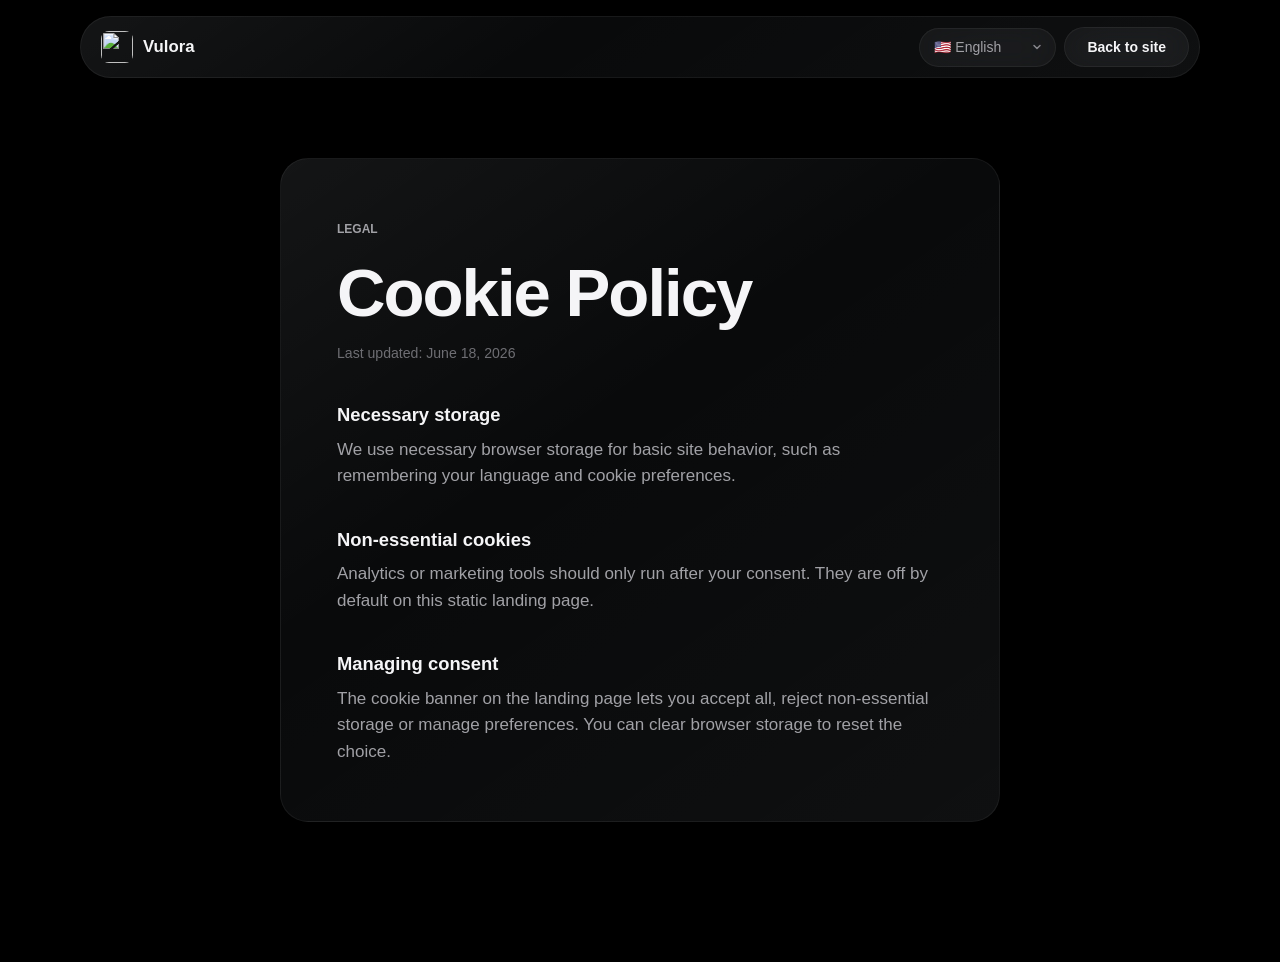
==== cookies.html @ 68557923 "Add Vulora landing page. Initial commit with static HTML/CSS/JS site, assets, and legal pages.  Co-a" ====
<!doctype html>
<html lang="en">
  <head>
    <meta charset="utf-8">
    <meta name="viewport" content="width=device-width, initial-scale=1">
    <title data-i18n-meta="meta.cookiesTitle">Cookie Policy — Vulora</title>
    <meta name="description" content="Vulora cookie policy." data-i18n-meta="meta.cookiesDescription">
    <link rel="icon" href="assets/favicon.png">
    <link rel="stylesheet" href="css/styles.css">
  </head>
  <body data-page="cookies">
    <header class="site-header legal-header">
      <a class="brand" href="index.html"><img src="assets/logo.png" alt="" width="32" height="32"><span>Vulora</span></a>
      <div class="header-actions">
        <select class="language-select" data-language-select aria-label="Language selector"><option value="pt-BR">🇧🇷 Português</option><option value="en">🇺🇸 English</option></select>
        <a class="button button-ghost" href="index.html" data-i18n="legal.back">Back to site</a>
      </div>
    </header>
    <main class="legal-page">
      <article class="legal-doc glass-card reveal">
        <p class="eyebrow" data-i18n="cookiesPage.eyebrow">Legal</p>
        <h1 data-i18n="cookiesPage.title">Cookie Policy</h1>
        <p class="legal-updated" data-i18n="cookiesPage.updated">Last updated: June 18, 2026</p>
        <h2 data-i18n="cookiesPage.sections.necessary.title">Necessary storage</h2>
        <p data-i18n="cookiesPage.sections.necessary.text">We use necessary browser storage for basic site behavior, such as remembering your language and cookie preferences.</p>
        <h2 data-i18n="cookiesPage.sections.optional.title">Non-essential cookies</h2>
        <p data-i18n="cookiesPage.sections.optional.text">Analytics or marketing tools should only run after your consent. They are off by default on this static landing page.</p>
        <h2 data-i18n="cookiesPage.sections.manage.title">Managing consent</h2>
        <p data-i18n="cookiesPage.sections.manage.text">The cookie banner on the landing page lets you accept all, reject non-essential storage or manage preferences. You can clear browser storage to reset the choice.</p>
      </article>
    </main>
    <script src="js/main.js"></script>
  </body>
</html>
---- css/styles.css ----
:root {
  color-scheme: dark;
  --bg: #000000;
  --bg-soft: #070708;
  --bg-elevated: #0e0e10;
  --text: #f5f5f7;
  --text-secondary: #a1a1a6;
  --muted: #86868b;
  --muted-2: #6e6e73;
  --line: rgba(255, 255, 255, 0.05);
  --line-strong: rgba(255, 255, 255, 0.09);
  --glass: rgba(255, 255, 255, 0.04);
  --glass-strong: rgba(255, 255, 255, 0.07);
  --glass-edge: rgba(255, 255, 255, 0.12);
  --border-hairline: 0.5px solid rgba(255, 255, 255, 0.06);
  --border-subtle: 0.5px solid rgba(255, 255, 255, 0.08);
  --mockup-ratio: 448 / 916;
  --mockup-inset-x: 4.6%;
  --mockup-inset-top: 2%;
  --mockup-inset-bottom: 2%;
  --mockup-screen-radius: 8.2%;
  --header-float-top: 20px;
  --header-float-height: 56px;
  --green: #7dffb2;
  --cyan: #56f0ff;
  --blue: #5b8cff;
  --violet: #b274ff;
  --accent-gradient: linear-gradient(135deg, #7dffb2, #56f0ff 50%, #b274ff);
  --glass-surface: linear-gradient(145deg, rgba(255, 255, 255, 0.06) 0%, rgba(255, 255, 255, 0.015) 42%, rgba(255, 255, 255, 0.04) 100%);
  --glass-fill: rgba(10, 11, 13, 0.55);
  --shadow: 0 2px 60px rgba(0, 0, 0, 0.5);
  --shadow-elevated: 0 4px 80px rgba(0, 0, 0, 0.6);
  --radius-sm: 12px;
  --radius: 20px;
  --radius-lg: 28px;
  --radius-full: 9999px;
  --font: Inter, -apple-system, BlinkMacSystemFont, "SF Pro Display", "SF Pro Text", "Helvetica Neue", sans-serif;
  --transition: 400ms cubic-bezier(0.25, 0.1, 0.25, 1);
  --transition-fast: 200ms cubic-bezier(0.25, 0.1, 0.25, 1);
}

* { box-sizing: border-box; }

html {
  scroll-behavior: smooth;
  background: var(--bg);
  -webkit-font-smoothing: antialiased;
  -moz-osx-font-smoothing: grayscale;
  text-rendering: optimizeLegibility;
}

body {
  margin: 0;
  min-height: 100vh;
  background: var(--bg);
  color: var(--text);
  font-family: var(--font);
  font-size: 17px;
  line-height: 1.5;
  letter-spacing: 0;
}

body::selection {
  background: rgba(86, 240, 255, 0.2);
}

a {
  color: inherit;
  text-decoration: none;
}

img, video, canvas, svg {
  display: block;
  max-width: 100%;
}

button, input, select {
  font: inherit;
}

.site-shell {
  position: relative;
  background: var(--bg);
}

.site-shell::before {
  content: "";
  position: fixed;
  inset: 0;
  z-index: 0;
  pointer-events: none;
  opacity: 0.18;
  background-image: url("data:image/svg+xml,%3Csvg viewBox='0 0 256 256' xmlns='http://www.w3.org/2000/svg'%3E%3Cfilter id='n'%3E%3CfeTurbulence type='fractalNoise' baseFrequency='0.9' numOctaves='3' stitchTiles='stitch'/%3E%3C/filter%3E%3Crect width='100%25' height='100%25' filter='url(%23n)' opacity='0.45'/%3E%3C/svg%3E");
  mix-blend-mode: soft-light;
}

.site-shell > main,
.site-shell > footer,
.site-shell > aside {
  position: relative;
  z-index: 1;
}

.container {
  width: min(1120px, calc(100% - 48px));
  margin: 0 auto;
}

.narrow {
  max-width: 720px;
}

.center {
  text-align: center;
}

.site-header {
  display: flex;
  align-items: center;
  justify-content: space-between;
  gap: 16px;
  padding: 10px 10px 10px 20px;
  border: var(--border-hairline);
  border-radius: var(--radius-full);
  background:
    var(--glass-surface),
    var(--glass-fill);
  backdrop-filter: blur(32px) saturate(160%);
  -webkit-backdrop-filter: blur(32px) saturate(160%);
  box-shadow: 0 12px 40px rgba(0, 0, 0, 0.28);
  transition: background var(--transition), border-color var(--transition), box-shadow var(--transition);
}

.site-header--float {
  position: fixed;
  top: var(--header-float-top);
  left: 50%;
  z-index: 100;
  width: min(1120px, calc(100% - 40px));
  margin: 0;
  padding: 12px 12px 12px 22px;
  transform: translateX(-50%);
  background:
    linear-gradient(145deg, rgba(255, 255, 255, 0.09) 0%, rgba(255, 255, 255, 0.02) 48%, rgba(255, 255, 255, 0.06) 100%),
    rgba(8, 9, 11, 0.28);
  backdrop-filter: blur(48px) saturate(190%);
  -webkit-backdrop-filter: blur(48px) saturate(190%);
  border-color: rgba(255, 255, 255, 0.07);
  box-shadow:
    0 10px 40px rgba(0, 0, 0, 0.22),
    inset 0 1px 0 rgba(255, 255, 255, 0.06);
  isolation: isolate;
}

.site-header--float.scrolled {
  background:
    linear-gradient(145deg, rgba(255, 255, 255, 0.1) 0%, rgba(255, 255, 255, 0.03) 48%, rgba(255, 255, 255, 0.07) 100%),
    rgba(6, 7, 9, 0.42);
  border-color: rgba(255, 255, 255, 0.09);
  box-shadow:
    0 14px 48px rgba(0, 0, 0, 0.32),
    inset 0 1px 0 rgba(255, 255, 255, 0.07);
}

.legal-header {
  position: relative;
  z-index: 50;
  width: min(1120px, calc(100% - 32px));
  margin: 16px auto 0;
}

.brand {
  display: inline-flex;
  align-items: center;
  gap: 10px;
  min-width: max-content;
  font-weight: 700;
  font-size: 1.05rem;
  letter-spacing: 0;
}

.brand img {
  width: 32px;
  height: 32px;
  border-radius: 8px;
  object-fit: cover;
}

.nav-links {
  display: flex;
  align-items: center;
  gap: 2px;
  color: var(--muted);
  font-size: 0.875rem;
  font-weight: 500;
  letter-spacing: 0;
}

.nav-links a {
  border-radius: var(--radius-full);
  padding: 8px 14px;
  transition: color var(--transition-fast), background var(--transition-fast);
}

.nav-links a:hover,
.nav-links a:focus-visible {
  color: var(--text);
  background: rgba(255, 255, 255, 0.06);
}

.header-actions {
  display: flex;
  align-items: center;
  gap: 8px;
}

.language-select {
  max-width: 148px;
  appearance: none;
  -webkit-appearance: none;
  color: var(--text-secondary);
  border: var(--border-hairline);
  border-radius: var(--radius-full);
  padding: 8px 36px 8px 14px;
  font-size: 0.875rem;
  background: rgba(255, 255, 255, 0.04) url("data:image/svg+xml,%3Csvg xmlns='http://www.w3.org/2000/svg' width='12' height='12' viewBox='0 0 12 12'%3E%3Cpath d='M3 4.5L6 7.5L9 4.5' fill='none' stroke='%2386868b' stroke-width='1.5' stroke-linecap='round' stroke-linejoin='round'/%3E%3C/svg%3E") no-repeat right 12px center;
  backdrop-filter: blur(20px) saturate(160%);
  cursor: pointer;
  transition: border-color var(--transition-fast);
}

.language-select:hover {
  border-color: var(--line-strong);
}

.button {
  display: inline-flex;
  align-items: center;
  justify-content: center;
  min-height: 40px;
  border: 0.5px solid transparent;
  border-radius: var(--radius-full);
  padding: 0 22px;
  font-size: 0.875rem;
  font-weight: 600;
  letter-spacing: 0;
  cursor: pointer;
  transition: transform var(--transition-fast), border-color var(--transition-fast), background var(--transition-fast), box-shadow var(--transition);
}

.button:hover,
.button:focus-visible {
  transform: translateY(-0.5px);
}

.button-primary {
  color: #000000;
  background: var(--accent-gradient);
  box-shadow: 0 8px 28px rgba(86, 240, 255, 0.12);
  font-weight: 600;
}

.button-primary:hover {
  box-shadow: 0 10px 32px rgba(86, 240, 255, 0.18);
}

.button-secondary,
.button-ghost {
  background: rgba(255, 255, 255, 0.04);
  border: var(--border-hairline);
  color: var(--text);
  backdrop-filter: blur(18px) saturate(160%);
  -webkit-backdrop-filter: blur(18px) saturate(160%);
}

.button-secondary:hover,
.button-ghost:hover {
  border-color: rgba(255, 255, 255, 0.1);
  background: rgba(255, 255, 255, 0.06);
}

.hero {
  position: relative;
  min-height: 100svh;
  display: grid;
  align-items: center;
  isolation: isolate;
  padding: calc(var(--header-float-top) + var(--header-float-height) + 48px) 0 78px;
  overflow: hidden;
}

.hero-bg {
  position: absolute;
  inset: 0;
  z-index: -2;
  overflow: hidden;
  background:
    radial-gradient(ellipse 80% 55% at 50% -8%, rgba(255, 255, 255, 0.035), transparent 58%),
    linear-gradient(180deg, #020203 0%, #050608 100%);
}

.hero-three,
.hero-material {
  position: absolute;
  inset: 0;
  width: 100%;
  height: 100%;
}

.hero-three {
  opacity: 0.72;
}

.hero-material {
  pointer-events: none;
  background:
    linear-gradient(180deg, rgba(0, 0, 0, 0.12), transparent 32%, rgba(0, 0, 0, 0.72) 100%);
}

.hero-glow {
  position: absolute;
  inset: 0;
  z-index: -1;
  background:
    linear-gradient(180deg, rgba(0, 0, 0, 0.02) 0%, transparent 26%),
    linear-gradient(0deg, var(--bg) 0%, transparent 18%);
}

.hero-grid {
  display: grid;
  grid-template-columns: minmax(0, 1fr) minmax(0, 360px);
  align-items: center;
  gap: 72px;
}

.badge,
.eyebrow {
  display: inline-block;
  color: var(--green);
  font-size: 0.75rem;
  font-weight: 600;
  letter-spacing: 0.14em;
  text-transform: uppercase;
  margin-bottom: 16px;
}

h1, h2, h3, p {
  margin: 0;
}

h1 {
  max-width: 640px;
  font-size: clamp(3rem, 7vw, 5.4rem);
  line-height: 1.02;
  font-weight: 800;
  letter-spacing: -0.03em;
}

h2 {
  margin-top: 8px;
  font-size: clamp(2rem, 4vw, 3.4rem);
  line-height: 1.08;
  font-weight: 800;
  letter-spacing: -0.025em;
}

h3 {
  font-size: 1.1rem;
  line-height: 1.24;
  font-weight: 600;
  letter-spacing: 0;
}

.hero-subtitle {
  max-width: 520px;
  margin-top: 20px;
  color: var(--text-secondary);
  font-size: clamp(1rem, 1.4vw, 1.15rem);
  line-height: 1.55;
  letter-spacing: 0;
}

.section-copy {
  margin-top: 20px;
  color: var(--text-secondary);
  font-size: 1.05rem;
  line-height: 1.6;
  letter-spacing: 0;
}

.cta-row {
  display: flex;
  flex-wrap: wrap;
  gap: 12px;
  margin-top: 30px;
}

.phone-stage {
  position: relative;
  display: flex;
  justify-content: center;
  align-items: center;
}

.device-mockup {
  position: relative;
  width: min(300px, 72vw);
  aspect-ratio: var(--mockup-ratio);
  isolation: isolate;
  filter: drop-shadow(0 36px 72px rgba(0, 0, 0, 0.48));
}

.device-mockup__screen {
  position: absolute;
  top: var(--mockup-inset-top);
  right: var(--mockup-inset-x);
  bottom: var(--mockup-inset-bottom);
  left: var(--mockup-inset-x);
  z-index: 1;
  border-radius: var(--mockup-screen-radius);
  overflow: hidden;
  background: #000;
}

.device-mockup__app {
  display: block;
  width: 100%;
  height: 100%;
  object-fit: cover;
  object-position: top center;
}

.device-mockup__frame {
  position: relative;
  z-index: 2;
  width: 100%;
  height: 100%;
  object-fit: contain;
  pointer-events: none;
  user-select: none;
  mix-blend-mode: lighten;
}

.section {
  padding: 140px 0;
}

.card-grid {
  display: grid;
  gap: 16px;
  margin-top: 56px;
}

.three {
  grid-template-columns: repeat(3, 1fr);
}

.glass-card,
.mini-card,
details,
.cookie-banner {
  border: var(--border-hairline);
  background:
    var(--glass-surface),
    var(--glass-fill);
  backdrop-filter: blur(32px) saturate(160%);
  -webkit-backdrop-filter: blur(32px) saturate(160%);
  box-shadow: 0 16px 48px rgba(0, 0, 0, 0.18);
}

.glass-card {
  min-height: 260px;
  padding: 36px;
  border-radius: var(--radius-lg);
  transition: transform 600ms cubic-bezier(0.25, 0.1, 0.25, 1), border-color var(--transition), background var(--transition);
}

.glass-card:hover {
  transform: translateY(-3px);
  border-color: rgba(255, 255, 255, 0.09);
  background:
    linear-gradient(145deg, rgba(255, 255, 255, 0.08) 0%, rgba(255, 255, 255, 0.02) 40%, rgba(255, 255, 255, 0.05) 100%),
    rgba(12, 14, 16, 0.62);
}

.showcase-section {
  position: relative;
  background: linear-gradient(180deg, rgba(255, 255, 255, 0.008), transparent);
}

.showcase-wrap {
  margin-top: 56px;
}

.showcase-viewport {
  position: relative;
  overflow: hidden;
  border-radius: var(--radius-lg);
  outline: none;
}

.showcase-viewport:focus-visible {
  box-shadow: 0 0 0 3px rgba(86, 240, 255, 0.2);
}

.showcase-track {
  display: flex;
  transition: transform 700ms cubic-bezier(0.25, 0.1, 0.25, 1);
  will-change: transform;
}

.showcase-slide {
  flex: 0 0 100%;
  display: grid;
  justify-items: center;
  gap: 20px;
  padding: 8px 0 4px;
  opacity: 0.45;
  transform: scale(0.94);
  transition: opacity 700ms cubic-bezier(0.25, 0.1, 0.25, 1), transform 700ms cubic-bezier(0.25, 0.1, 0.25, 1);
}

.showcase-slide.is-active {
  opacity: 1;
  transform: scale(1);
}

.showcase-slide .device-mockup {
  width: min(260px, 58vw);
}

.showcase-caption {
  max-width: 320px;
  color: var(--text-secondary);
  font-size: 0.95rem;
  line-height: 1.5;
  text-align: center;
}

.showcase-controls {
  display: flex;
  align-items: center;
  justify-content: center;
  gap: 16px;
  margin-top: 28px;
}

.showcase-nav {
  display: grid;
  place-items: center;
  width: 44px;
  height: 44px;
  border: var(--border-hairline);
  border-radius: var(--radius-full);
  background: rgba(255, 255, 255, 0.03);
  color: var(--text-secondary);
  cursor: pointer;
  backdrop-filter: blur(20px);
  transition: border-color var(--transition-fast), color var(--transition-fast), background var(--transition-fast);
}

.showcase-nav:hover:not(:disabled),
.showcase-nav:focus-visible:not(:disabled) {
  border-color: rgba(86, 240, 255, 0.35);
  color: var(--text);
  background: rgba(86, 240, 255, 0.08);
}

.showcase-nav:disabled {
  opacity: 0.28;
  cursor: not-allowed;
}

.showcase-nav svg {
  width: 18px;
  height: 18px;
  fill: none;
  stroke: currentColor;
  stroke-width: 1.8;
  stroke-linecap: round;
  stroke-linejoin: round;
}

.showcase-dots {
  display: flex;
  align-items: center;
  gap: 8px;
}

.showcase-dot {
  width: 8px;
  height: 8px;
  padding: 0;
  border: 0;
  border-radius: var(--radius-full);
  background: rgba(255, 255, 255, 0.18);
  cursor: pointer;
  transition: width var(--transition), background var(--transition);
}

.showcase-dot.is-active {
  width: 24px;
  background: var(--accent-gradient);
}

.showcase-dot:focus-visible {
  outline: 2px solid rgba(86, 240, 255, 0.5);
  outline-offset: 2px;
}

.glass-card p,
.mini-card p,
.legal-doc p,
details p,
.site-footer p {
  color: var(--text-secondary);
  line-height: 1.55;
  letter-spacing: 0;
}

.card-icon {
  display: inline-flex;
  align-items: center;
  justify-content: center;
  width: 48px;
  height: 48px;
  margin-bottom: 20px;
  border: var(--border-hairline);
  border-radius: 14px;
  background: rgba(255, 255, 255, 0.02);
  transition: background var(--transition), border-color var(--transition);
}

.card-icon svg {
  width: 22px;
  height: 22px;
  color: var(--text-secondary);
  fill: none;
  stroke: currentColor;
  stroke-width: 1.5;
  stroke-linecap: round;
  stroke-linejoin: round;
}

.glass-card:hover .card-icon {
  border-color: rgba(86, 240, 255, 0.2);
  background: rgba(86, 240, 255, 0.06);
}

.glass-card:hover .card-icon svg {
  color: var(--cyan);
}

.card-icon.ask svg { color: var(--green); }
.glass-card:hover .card-icon.ask svg { color: var(--green); }
.card-icon.spend svg { color: var(--cyan); }
.glass-card:hover .card-icon.spend svg { color: var(--cyan); }
.card-icon.lock svg { color: var(--violet); }
.glass-card:hover .card-icon.lock svg { color: var(--violet); }

.privacy-band {
  background: linear-gradient(180deg, rgba(255, 255, 255, 0.006), transparent);
}

.split {
  display: grid;
  grid-template-columns: minmax(0, 0.9fr) minmax(0, 1.1fr);
  gap: 64px;
  align-items: start;
}

.privacy-list {
  display: grid;
  gap: 12px;
}

.mini-card {
  display: grid;
  grid-template-columns: 44px 1fr;
  gap: 16px;
  padding: 22px;
  border-radius: var(--radius);
  transition: background var(--transition), border-color var(--transition);
}

.mini-card:hover {
  background: rgba(255, 255, 255, 0.05);
  border-color: var(--line-strong);
}

.mini-card svg {
  width: 32px;
  height: 32px;
  color: var(--text-secondary);
  fill: none;
  stroke: currentColor;
  stroke-width: 1.5;
  stroke-linecap: round;
  stroke-linejoin: round;
}

.mini-card:hover svg {
  color: var(--cyan);
}

.mini-card h3 {
  font-size: 1rem;
  font-weight: 600;
  letter-spacing: 0;
}

.mini-card p {
  margin-top: 4px;
  font-size: 0.9rem;
  line-height: 1.5;
}

.beta-section {
  position: relative;
}

.countdown {
  display: grid;
  grid-template-columns: repeat(4, 1fr);
  gap: 12px;
  margin-top: 48px;
}

.countdown div {
  min-height: 140px;
  display: grid;
  place-items: center;
  align-content: center;
  gap: 8px;
  border: var(--border-hairline);
  border-radius: var(--radius);
  background:
    var(--glass-surface),
    rgba(10, 11, 13, 0.4);
  backdrop-filter: blur(28px) saturate(160%);
  -webkit-backdrop-filter: blur(28px) saturate(160%);
  transition: border-color var(--transition), background var(--transition);
}

.countdown div:hover {
  border-color: var(--line-strong);
  background: rgba(255, 255, 255, 0.05);
}

.countdown strong {
  font-size: clamp(2.2rem, 5vw, 4rem);
  line-height: 1;
  font-weight: 700;
  letter-spacing: 0;
  background: linear-gradient(135deg, var(--text), var(--text-secondary));
  -webkit-background-clip: text;
  -webkit-text-fill-color: transparent;
  background-clip: text;
}

.countdown span {
  color: var(--muted-2);
  font-size: 0.75rem;
  text-transform: uppercase;
  letter-spacing: 0.12em;
  font-weight: 500;
}

.lead-form {
  max-width: 720px;
  min-height: 0;
  margin: 56px auto 0;
  padding: 40px;
  border-radius: var(--radius-lg);
}

.form-heading {
  margin-bottom: 28px;
}

.form-heading h3 {
  font-size: 1.3rem;
  font-weight: 700;
  letter-spacing: 0;
}

.form-heading p {
  margin-top: 6px;
  font-size: 0.95rem;
}

.form-grid {
  display: grid;
  grid-template-columns: 1fr 1fr;
  gap: 14px;
}

label span {
  display: block;
  margin-bottom: 8px;
  color: var(--text-secondary);
  font-size: 0.85rem;
  font-weight: 500;
  letter-spacing: 0;
}

input[type="text"],
input[type="email"] {
  width: 100%;
  min-height: 48px;
  color: var(--text);
  border: var(--border-hairline);
  border-radius: 12px;
  padding: 0 16px;
  background: rgba(255, 255, 255, 0.02);
  outline: none;
  font-size: 0.95rem;
  transition: border-color var(--transition), box-shadow var(--transition), background var(--transition);
}

input:focus {
  border-color: rgba(86, 240, 255, 0.22);
  box-shadow: 0 0 0 3px rgba(86, 240, 255, 0.05);
  background: rgba(255, 255, 255, 0.03);
}

input::placeholder {
  color: var(--muted-2);
}

.consent {
  display: flex;
  align-items: flex-start;
  gap: 10px;
  margin: 20px 0;
}

.consent input {
  width: 18px;
  height: 18px;
  margin-top: 2px;
  accent-color: var(--cyan);
}

.consent span {
  margin: 0;
  color: var(--text-secondary);
  font-size: 0.85rem;
  font-weight: 400;
  line-height: 1.5;
}

.honeypot {
  position: absolute;
  left: -9999px;
  width: 1px;
  height: 1px;
  overflow: hidden;
}

.form-status {
  min-height: 24px;
  margin-top: 14px;
  color: var(--cyan);
  font-size: 0.9rem;
}

.form-status.error {
  color: #ff6b6b;
}

.faq-list {
  max-width: 800px;
  display: grid;
  gap: 10px;
  margin-top: 48px;
}

details {
  border-radius: var(--radius);
  padding: 0 24px;
  transition: background var(--transition);
}

details[open] {
  background: rgba(255, 255, 255, 0.04);
}

summary {
  min-height: 64px;
  display: flex;
  align-items: center;
  justify-content: space-between;
  gap: 18px;
  cursor: pointer;
  font-weight: 600;
  letter-spacing: 0;
}

summary::-webkit-details-marker {
  display: none;
}

summary::after {
  content: "";
  width: 10px;
  height: 10px;
  border-right: 1.5px solid var(--muted-2);
  border-bottom: 1.5px solid var(--muted-2);
  transform: rotate(45deg);
  transition: transform var(--transition), border-color var(--transition);
  flex-shrink: 0;
}

details[open] summary::after {
  transform: rotate(-135deg);
  border-color: var(--cyan);
}

details p {
  padding: 0 0 24px;
  font-size: 0.95rem;
  line-height: 1.6;
}

.site-footer {
  padding: 64px 0 40px;
  border-top: var(--border-hairline);
}

.footer-grid {
  display: grid;
  grid-template-columns: 1.2fr 1fr auto;
  gap: 28px;
  align-items: start;
}

.footer-grid p {
  max-width: 320px;
  margin-top: 12px;
  font-size: 0.9rem;
  line-height: 1.5;
}

.footer-links,
.social-links {
  display: flex;
  gap: 14px;
}

.footer-links {
  flex-direction: column;
  color: var(--muted);
  font-size: 0.9rem;
}

.footer-links a {
  transition: color var(--transition-fast);
}

.footer-links a:hover,
.social-links a:hover {
  color: var(--text);
}

.social-links a {
  display: grid;
  place-items: center;
  width: 40px;
  height: 40px;
  border: var(--border-hairline);
  border-radius: var(--radius-full);
  color: var(--muted);
  font-size: 0.75rem;
  font-weight: 600;
  transition: border-color var(--transition-fast), color var(--transition-fast), background var(--transition-fast);
}

.social-links a:hover {
  border-color: var(--line-strong);
  background: rgba(255, 255, 255, 0.04);
}

.copyright {
  width: min(1120px, calc(100% - 48px));
  margin: 32px auto 0;
  color: var(--muted-2);
  font-size: 0.82rem;
  letter-spacing: 0;
}

.cookie-banner {
  position: fixed;
  right: 20px;
  bottom: 20px;
  z-index: 80;
  width: min(520px, calc(100% - 40px));
  padding: 24px;
  border-radius: var(--radius-lg);
  transform: translateY(20px);
  opacity: 0;
  pointer-events: none;
  transition: opacity 400ms cubic-bezier(0.25, 0.1, 0.25, 1), transform 400ms cubic-bezier(0.25, 0.1, 0.25, 1);
}

.cookie-banner.visible {
  opacity: 1;
  pointer-events: auto;
  transform: translateY(0);
}

.cookie-banner h2 {
  margin: 0 0 4px;
  font-size: 1.05rem;
  line-height: 1.24;
  font-weight: 600;
  letter-spacing: 0;
}

.cookie-actions,
.cookie-manage {
  display: flex;
  flex-wrap: wrap;
  gap: 10px;
  margin-top: 16px;
}

.cookie-manage {
  padding-top: 16px;
  border-top: 0.5px solid var(--line);
}

.cookie-manage[hidden] {
  display: none;
}

.legal-page {
  position: relative;
  min-height: calc(100vh - 100px);
  padding: 80px 0 140px;
  display: flex;
  align-items: flex-start;
}

.legal-doc {
  width: min(720px, calc(100% - 48px));
  min-height: 0;
  margin: 0 auto;
  padding: 56px;
  border-radius: var(--radius-lg);
}

.legal-doc h1 {
  font-size: clamp(2.4rem, 6vw, 4.2rem);
  margin-bottom: 16px;
}

.legal-doc .eyebrow {
  margin-bottom: 20px;
}

.legal-doc h2 {
  margin: 40px 0 12px;
  font-size: 1.15rem;
  font-weight: 600;
  letter-spacing: 0;
}

.legal-doc .legal-updated {
  color: var(--muted-2);
  font-size: 0.88rem;
  margin-top: 8px;
  margin-bottom: 32px;
  letter-spacing: 0;
}

.legal-doc a {
  color: var(--cyan);
  transition: opacity var(--transition-fast);
}

.legal-doc a:hover {
  opacity: 0.75;
}

.reveal {
  opacity: 0;
  transform: translateY(24px);
  transition: opacity 800ms cubic-bezier(0.25, 0.1, 0.25, 1), transform 800ms cubic-bezier(0.25, 0.1, 0.25, 1);
}

.reveal.visible {
  opacity: 1;
  transform: translateY(0);
}

@media (max-width: 900px) {
  :root {
    --header-float-height: 104px;
  }

  .site-header--float {
    width: min(1120px, calc(100% - 28px));
    flex-wrap: wrap;
    align-items: center;
    row-gap: 10px;
    padding: 12px 14px 14px;
  }

  .nav-links {
    order: 3;
    width: 100%;
    justify-content: center;
    overflow: visible;
  }

  .hero {
    min-height: auto;
    padding-top: calc(var(--header-float-top) + var(--header-float-height) + 72px);
  }

  .hero-grid,
  .split {
    grid-template-columns: 1fr;
  }

  .device-mockup {
    width: min(280px, 68vw);
  }

  .three,
  .countdown,
  .footer-grid {
    grid-template-columns: 1fr 1fr;
  }

  .section {
    padding: 100px 0;
  }
}

@media (max-width: 620px) {
  :root {
    --header-float-height: 168px;
  }

  .container {
    width: min(100% - 28px, 1120px);
  }

  .site-header--float {
    top: 12px;
    width: calc(100% - 24px);
    display: grid;
    grid-template-columns: 1fr;
    row-gap: 12px;
    padding: 14px 16px 16px;
    border-radius: 28px;
  }

  .brand {
    order: 1;
    width: fit-content;
  }

  .header-actions {
    order: 2;
    display: grid;
    grid-template-columns: max-content max-content;
    gap: 10px;
    width: 100%;
    justify-content: start;
  }

  .header-actions .button {
    flex: 0 1 auto;
    min-width: max-content;
    padding-inline: 18px;
    white-space: nowrap;
  }

  .language-select {
    max-width: 164px;
  }

  .nav-links {
    order: 3;
    width: 100%;
    overflow-x: auto;
    overflow-y: visible;
    justify-content: flex-start;
    padding-bottom: 4px;
    scrollbar-width: none;
  }

  .nav-links::-webkit-scrollbar {
    display: none;
  }

  h1 {
    font-size: clamp(2.6rem, 16vw, 4rem);
  }

  .hero {
    padding-top: calc(var(--header-float-top) + var(--header-float-height) + 120px);
    padding-bottom: 80px;
  }

  .hero-grid {
    gap: 48px;
  }

  .three,
  .countdown,
  .form-grid,
  .footer-grid {
    grid-template-columns: 1fr;
  }

  .section {
    padding: 72px 0;
  }

  .glass-card {
    padding: 28px;
  }

  .lead-form {
    padding: 28px;
  }

  .legal-doc {
    padding: 32px 24px;
  }

  .countdown {
    grid-template-columns: repeat(2, 1fr);
  }

  .countdown div {
    min-height: 108px;
  }

  .footer-links,
  .social-links {
    flex-direction: row;
    flex-wrap: wrap;
  }
}

@media (prefers-reduced-motion: reduce) {
  *,
  *::before,
  *::after {
    scroll-behavior: auto !important;
    transition-duration: 0.01ms !important;
    animation-duration: 0.01ms !important;
    animation-iteration-count: 1 !important;
  }

  .hero-three {
    opacity: 0.4;
  }

  .showcase-track,
  .showcase-slide {
    transition: none;
  }

  .reveal {
    opacity: 1;
    transform: none;
  }
}
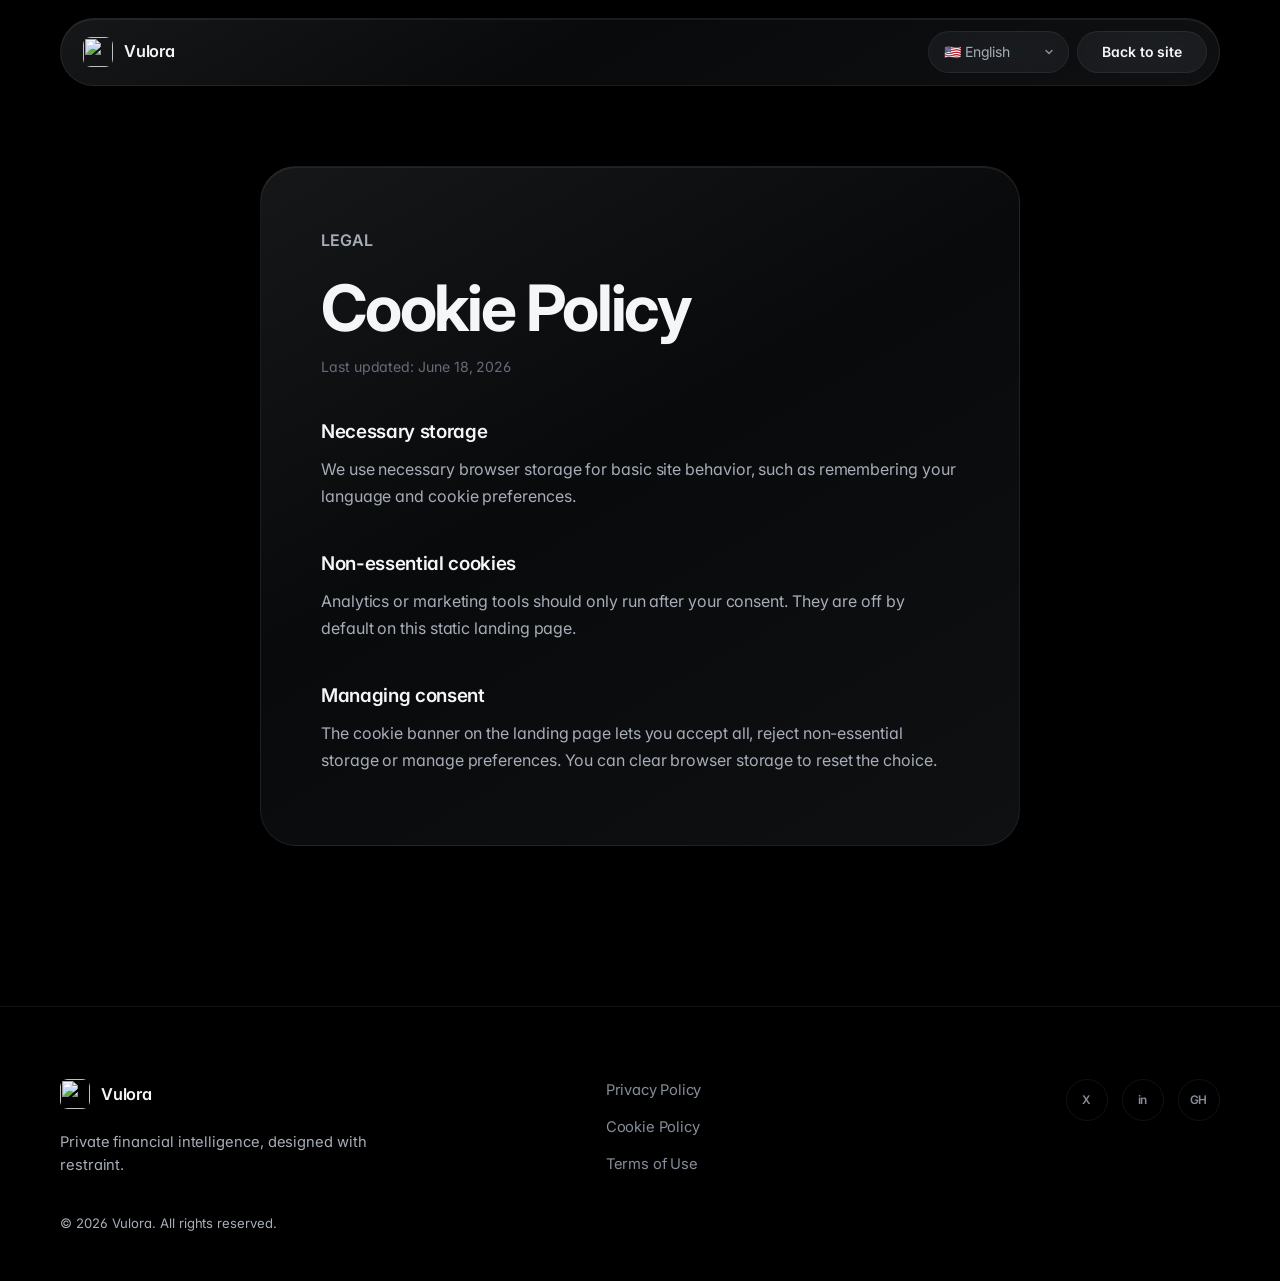
==== commit 577d5c90: "feat: melhorias na pagina e animacaoes" ====
--- a/cookies.html
+++ b/cookies.html
@@ -2,33 +2,72 @@
 <html lang="en">
   <head>
     <meta charset="utf-8">
-    <meta name="viewport" content="width=device-width, initial-scale=1">
+    <style>html.pre-i18n body{visibility:hidden}</style>
+    <script>document.documentElement.classList.add('pre-i18n')</script>
+    <meta name="viewport" content="width=device-width, initial-scale=1, viewport-fit=cover">
+    <meta name="theme-color" content="#000000">
     <title data-i18n-meta="meta.cookiesTitle">Cookie Policy — Vulora</title>
     <meta name="description" content="Vulora cookie policy." data-i18n-meta="meta.cookiesDescription">
+    <meta name="robots" content="index, follow">
     <link rel="icon" href="assets/favicon.png">
+    <link rel="apple-touch-icon" href="assets/favicon/apple-touch-icon.png">
+    <link rel="preconnect" href="https://fonts.googleapis.com">
+    <link rel="preconnect" href="https://fonts.gstatic.com" crossorigin>
+    <link rel="preload" as="style" href="https://fonts.googleapis.com/css2?family=Inter:wght@400;500;600;700;800&display=swap">
+    <link href="https://fonts.googleapis.com/css2?family=Inter:wght@400;500;600;700;800&display=swap" rel="stylesheet">
     <link rel="stylesheet" href="css/styles.css">
   </head>
   <body data-page="cookies">
     <header class="site-header legal-header">
-      <a class="brand" href="index.html"><img src="assets/logo.png" alt="" width="32" height="32"><span>Vulora</span></a>
+      <a class="brand" href="index.html" aria-label="Vulora home">
+        <img src="assets/logo.png" alt="" width="30" height="30">
+        <span>Vulora</span>
+      </a>
       <div class="header-actions">
-        <select class="language-select" data-language-select aria-label="Language selector"><option value="pt-BR">🇧🇷 Português</option><option value="en">🇺🇸 English</option></select>
+        <select class="language-select" data-language-select aria-label="Language selector">
+          <option value="pt-BR">🇧🇷 Português</option>
+          <option value="en">🇺🇸 English</option>
+        </select>
         <a class="button button-ghost" href="index.html" data-i18n="legal.back">Back to site</a>
       </div>
     </header>
-    <main class="legal-page">
-      <article class="legal-doc glass-card reveal">
-        <p class="eyebrow" data-i18n="cookiesPage.eyebrow">Legal</p>
-        <h1 data-i18n="cookiesPage.title">Cookie Policy</h1>
-        <p class="legal-updated" data-i18n="cookiesPage.updated">Last updated: June 18, 2026</p>
-        <h2 data-i18n="cookiesPage.sections.necessary.title">Necessary storage</h2>
-        <p data-i18n="cookiesPage.sections.necessary.text">We use necessary browser storage for basic site behavior, such as remembering your language and cookie preferences.</p>
-        <h2 data-i18n="cookiesPage.sections.optional.title">Non-essential cookies</h2>
-        <p data-i18n="cookiesPage.sections.optional.text">Analytics or marketing tools should only run after your consent. They are off by default on this static landing page.</p>
-        <h2 data-i18n="cookiesPage.sections.manage.title">Managing consent</h2>
-        <p data-i18n="cookiesPage.sections.manage.text">The cookie banner on the landing page lets you accept all, reject non-essential storage or manage preferences. You can clear browser storage to reset the choice.</p>
-      </article>
-    </main>
+    <div class="site-shell">
+      <main class="legal-page">
+        <article class="legal-doc glass-card reveal">
+          <p class="eyebrow" data-i18n="cookiesPage.eyebrow">Legal</p>
+          <h1 data-i18n="cookiesPage.title">Cookie Policy</h1>
+          <p class="legal-updated" data-i18n="cookiesPage.updated">Last updated: June 18, 2026</p>
+          <h2 data-i18n="cookiesPage.sections.necessary.title">Necessary storage</h2>
+          <p data-i18n="cookiesPage.sections.necessary.text">We use necessary browser storage for basic site behavior, such as remembering your language and cookie preferences.</p>
+          <h2 data-i18n="cookiesPage.sections.optional.title">Non-essential cookies</h2>
+          <p data-i18n="cookiesPage.sections.optional.text">Analytics or marketing tools should only run after your consent. They are off by default on this static landing page.</p>
+          <h2 data-i18n="cookiesPage.sections.manage.title">Managing consent</h2>
+          <p data-i18n="cookiesPage.sections.manage.text">The cookie banner on the landing page lets you accept all, reject non-essential storage or manage preferences. You can clear browser storage to reset the choice.</p>
+        </article>
+      </main>
+      <footer class="site-footer">
+        <div class="container footer-grid">
+          <div>
+            <a class="brand" href="index.html" aria-label="Vulora home">
+              <img src="assets/logo.png" alt="" width="30" height="30">
+              <span>Vulora</span>
+            </a>
+            <p data-i18n="footer.tagline">Private financial intelligence, designed with restraint.</p>
+          </div>
+          <nav class="footer-links" aria-label="Legal">
+            <a href="privacy.html" data-i18n="footer.privacy">Privacy Policy</a>
+            <a href="cookies.html" data-i18n="footer.cookies">Cookie Policy</a>
+            <a href="terms.html" data-i18n="footer.terms">Terms of Use</a>
+          </nav>
+          <div class="social-links" aria-label="Social links">
+            <a href="#" aria-label="X">X</a>
+            <a href="#" aria-label="LinkedIn">in</a>
+            <a href="#" aria-label="GitHub">GH</a>
+          </div>
+        </div>
+        <p class="copyright" data-i18n="footer.copy">© 2026 Vulora. All rights reserved.</p>
+      </footer>
+    </div>
     <script src="js/main.js"></script>
   </body>
-</html>+</html>
--- a/css/styles.css
+++ b/css/styles.css
@@ -1,45 +1,89 @@
+/* =====================================================================
+   Vulora — Private Financial Intelligence
+   Premium dark, liquid-glass, aurora-inspired design system
+   ===================================================================== */
+
 :root {
   color-scheme: dark;
+
+  /* Base surfaces — deep, calm, near-black with a cool undertone */
   --bg: #000000;
-  --bg-soft: #070708;
-  --bg-elevated: #0e0e10;
-  --text: #f5f5f7;
-  --text-secondary: #a1a1a6;
-  --muted: #86868b;
-  --muted-2: #6e6e73;
-  --line: rgba(255, 255, 255, 0.05);
-  --line-strong: rgba(255, 255, 255, 0.09);
-  --glass: rgba(255, 255, 255, 0.04);
-  --glass-strong: rgba(255, 255, 255, 0.07);
-  --glass-edge: rgba(255, 255, 255, 0.12);
-  --border-hairline: 0.5px solid rgba(255, 255, 255, 0.06);
-  --border-subtle: 0.5px solid rgba(255, 255, 255, 0.08);
-  --mockup-ratio: 448 / 916;
-  --mockup-inset-x: 4.6%;
-  --mockup-inset-top: 2%;
-  --mockup-inset-bottom: 2%;
-  --mockup-screen-radius: 8.2%;
-  --header-float-top: 20px;
-  --header-float-height: 56px;
-  --green: #7dffb2;
-  --cyan: #56f0ff;
-  --blue: #5b8cff;
-  --violet: #b274ff;
-  --accent-gradient: linear-gradient(135deg, #7dffb2, #56f0ff 50%, #b274ff);
-  --glass-surface: linear-gradient(145deg, rgba(255, 255, 255, 0.06) 0%, rgba(255, 255, 255, 0.015) 42%, rgba(255, 255, 255, 0.04) 100%);
-  --glass-fill: rgba(10, 11, 13, 0.55);
-  --shadow: 0 2px 60px rgba(0, 0, 0, 0.5);
-  --shadow-elevated: 0 4px 80px rgba(0, 0, 0, 0.6);
-  --radius-sm: 12px;
+  --bg-soft: #060709;
+  --bg-elevated: #0c0e12;
+  --bg-deep: #02030a;
+
+  /* Text */
+  --text: #f5f6f8;
+  --text-secondary: #a7adb8;
+  --muted: #868c98;
+  --muted-2: #656b78;
+
+  /* Aurora palette — soft, never neon */
+  --green: #6df0b0;
+  --teal: #5fe3d6;
+  --cyan: #5bd7f0;
+  --blue: #6a93ff;
+  --violet: #b08cff;
+  --aurora-1: rgba(109, 240, 176, 0.9);
+  --aurora-2: rgba(91, 215, 240, 0.9);
+  --aurora-3: rgba(106, 147, 255, 0.85);
+  --aurora-4: rgba(176, 140, 255, 0.8);
+
+  /* Accent gradient — restrained, used sparingly */
+  --accent-gradient: linear-gradient(120deg, #6df0b0 0%, #5bd7f0 38%, #6a93ff 72%, #b08cff 100%);
+  --accent-soft: linear-gradient(120deg, rgba(109, 240, 176, 0.16), rgba(91, 215, 240, 0.12) 50%, rgba(176, 140, 255, 0.14));
+
+  /* Hairlines & borders */
+  --line: rgba(255, 255, 255, 0.055);
+  --line-strong: rgba(255, 255, 255, 0.1);
+  --line-aurora: rgba(109, 215, 240, 0.16);
+  --border-hairline: 0.5px solid rgba(255, 255, 255, 0.07);
+  --border-subtle: 0.5px solid rgba(255, 255, 255, 0.1);
+
+  /* Liquid glass surfaces */
+  --glass-fill: rgba(10, 12, 16, 0.55);
+  --glass-fill-strong: rgba(8, 10, 14, 0.72);
+  --glass-surface: linear-gradient(150deg, rgba(255, 255, 255, 0.066) 0%, rgba(255, 255, 255, 0.014) 44%, rgba(255, 255, 255, 0.04) 100%);
+  --glass-surface-strong: linear-gradient(150deg, rgba(255, 255, 255, 0.1) 0%, rgba(255, 255, 255, 0.025) 46%, rgba(255, 255, 255, 0.06) 100%);
+  --glass-edge: rgba(255, 255, 255, 0.13);
+  --glass-highlight: linear-gradient(180deg, rgba(255, 255, 255, 0.1), transparent 38%);
+
+  /* Shadows — soft, layered, cinematic */
+  --shadow-sm: 0 2px 16px rgba(0, 0, 0, 0.28);
+  --shadow: 0 24px 70px rgba(0, 0, 0, 0.5);
+  --shadow-elevated: 0 40px 120px rgba(0, 0, 0, 0.62);
+  --shadow-inset: inset 0 1px 0 rgba(255, 255, 255, 0.07);
+  --shadow-glow: 0 0 80px rgba(91, 215, 240, 0.08);
+
+  /* Radii */
+  --radius-xs: 10px;
+  --radius-sm: 14px;
   --radius: 20px;
   --radius-lg: 28px;
+  --radius-xl: 36px;
   --radius-full: 9999px;
-  --font: Inter, -apple-system, BlinkMacSystemFont, "SF Pro Display", "SF Pro Text", "Helvetica Neue", sans-serif;
-  --transition: 400ms cubic-bezier(0.25, 0.1, 0.25, 1);
-  --transition-fast: 200ms cubic-bezier(0.25, 0.1, 0.25, 1);
-}
-
-* { box-sizing: border-box; }
+
+  /* Header */
+  --header-float-top: 18px;
+  --header-float-height: 60px;
+
+  /* Typography */
+  --font: "Inter", -apple-system, BlinkMacSystemFont, "SF Pro Display", "SF Pro Text", "Helvetica Neue", "Segoe UI", sans-serif;
+
+  /* Motion */
+  --ease: cubic-bezier(0.22, 0.61, 0.36, 1);
+  --ease-out: cubic-bezier(0.25, 0.1, 0.25, 1);
+  --transition: 480ms var(--ease);
+  --transition-fast: 220ms var(--ease);
+  --transition-slow: 800ms var(--ease);
+}
+
+/* ----------------------------------------------------------------- reset */
+
+*, *::before, *::after { box-sizing: border-box; }
+
+/* prevent flash of untranslated content — body hidden until i18n is applied */
+html.pre-i18n body { visibility: hidden; }
 
 html {
   scroll-behavior: smooth;
@@ -47,6 +91,7 @@
   -webkit-font-smoothing: antialiased;
   -moz-osx-font-smoothing: grayscale;
   text-rendering: optimizeLegibility;
+  -webkit-text-size-adjust: 100%;
 }
 
 body {
@@ -55,28 +100,27 @@
   background: var(--bg);
   color: var(--text);
   font-family: var(--font);
-  font-size: 17px;
-  line-height: 1.5;
-  letter-spacing: 0;
-}
-
-body::selection {
-  background: rgba(86, 240, 255, 0.2);
-}
-
-a {
-  color: inherit;
-  text-decoration: none;
-}
-
-img, video, canvas, svg {
-  display: block;
-  max-width: 100%;
-}
-
-button, input, select {
-  font: inherit;
-}
+  font-size: 16.5px;
+  line-height: 1.55;
+  letter-spacing: -0.011em;
+  font-feature-settings: "cv02", "cv03", "cv04", "cv11", "ss01";
+}
+
+::selection { background: rgba(91, 215, 240, 0.22); color: #fff; }
+
+a { color: inherit; text-decoration: none; }
+
+img, video, canvas, svg { display: block; max-width: 100%; }
+
+button, input, select, textarea { font: inherit; color: inherit; }
+
+:focus-visible {
+  outline: 2px solid rgba(91, 215, 240, 0.55);
+  outline-offset: 3px;
+  border-radius: 4px;
+}
+
+/* ----------------------------------------------------------------- layout */
 
 .site-shell {
   position: relative;
@@ -89,8 +133,8 @@
   inset: 0;
   z-index: 0;
   pointer-events: none;
-  opacity: 0.18;
-  background-image: url("data:image/svg+xml,%3Csvg viewBox='0 0 256 256' xmlns='http://www.w3.org/2000/svg'%3E%3Cfilter id='n'%3E%3CfeTurbulence type='fractalNoise' baseFrequency='0.9' numOctaves='3' stitchTiles='stitch'/%3E%3C/filter%3E%3Crect width='100%25' height='100%25' filter='url(%23n)' opacity='0.45'/%3E%3C/svg%3E");
+  opacity: 0.14;
+  background-image: url("data:image/svg+xml,%3Csvg viewBox='0 0 256 256' xmlns='http://www.w3.org/2000/svg'%3E%3Cfilter id='n'%3E%3CfeTurbulence type='fractalNoise' baseFrequency='0.9' numOctaves='3' stitchTiles='stitch'/%3E%3C/filter%3E%3Crect width='100%25' height='100%25' filter='url(%23n)' opacity='0.5'/%3E%3C/svg%3E");
   mix-blend-mode: soft-light;
 }
 
@@ -102,32 +146,29 @@
 }
 
 .container {
-  width: min(1120px, calc(100% - 48px));
+  width: min(1160px, calc(100% - 56px));
   margin: 0 auto;
 }
 
-.narrow {
-  max-width: 720px;
-}
-
-.center {
-  text-align: center;
-}
+.narrow { max-width: 760px; }
+.center { text-align: center; }
+
+/* ----------------------------------------------------------------- header */
 
 .site-header {
   display: flex;
   align-items: center;
   justify-content: space-between;
   gap: 16px;
-  padding: 10px 10px 10px 20px;
+  padding: 12px 12px 12px 22px;
   border: var(--border-hairline);
   border-radius: var(--radius-full);
   background:
     var(--glass-surface),
     var(--glass-fill);
-  backdrop-filter: blur(32px) saturate(160%);
-  -webkit-backdrop-filter: blur(32px) saturate(160%);
-  box-shadow: 0 12px 40px rgba(0, 0, 0, 0.28);
+  -webkit-backdrop-filter: blur(34px) saturate(170%);
+  backdrop-filter: blur(34px) saturate(170%);
+  box-shadow: var(--shadow-sm), var(--shadow-inset);
   transition: background var(--transition), border-color var(--transition), box-shadow var(--transition);
 }
 
@@ -136,52 +177,52 @@
   top: var(--header-float-top);
   left: 50%;
   z-index: 100;
-  width: min(1120px, calc(100% - 40px));
+  width: min(1160px, calc(100% - 40px));
   margin: 0;
+  transform: translateX(-50%);
   padding: 12px 12px 12px 22px;
-  transform: translateX(-50%);
   background:
-    linear-gradient(145deg, rgba(255, 255, 255, 0.09) 0%, rgba(255, 255, 255, 0.02) 48%, rgba(255, 255, 255, 0.06) 100%),
-    rgba(8, 9, 11, 0.28);
-  backdrop-filter: blur(48px) saturate(190%);
-  -webkit-backdrop-filter: blur(48px) saturate(190%);
-  border-color: rgba(255, 255, 255, 0.07);
+    linear-gradient(150deg, rgba(255, 255, 255, 0.094) 0%, rgba(255, 255, 255, 0.022) 48%, rgba(255, 255, 255, 0.06) 100%),
+    rgba(7, 9, 12, 0.34);
+  -webkit-backdrop-filter: blur(52px) saturate(190%);
+  backdrop-filter: blur(52px) saturate(190%);
+  border-color: rgba(255, 255, 255, 0.075);
   box-shadow:
-    0 10px 40px rgba(0, 0, 0, 0.22),
-    inset 0 1px 0 rgba(255, 255, 255, 0.06);
+    0 12px 44px rgba(0, 0, 0, 0.24),
+    var(--shadow-inset);
   isolation: isolate;
 }
 
 .site-header--float.scrolled {
   background:
-    linear-gradient(145deg, rgba(255, 255, 255, 0.1) 0%, rgba(255, 255, 255, 0.03) 48%, rgba(255, 255, 255, 0.07) 100%),
-    rgba(6, 7, 9, 0.42);
-  border-color: rgba(255, 255, 255, 0.09);
+    linear-gradient(150deg, rgba(255, 255, 255, 0.11) 0%, rgba(255, 255, 255, 0.03) 48%, rgba(255, 255, 255, 0.075) 100%),
+    rgba(5, 6, 9, 0.5);
+  border-color: rgba(255, 255, 255, 0.1);
   box-shadow:
-    0 14px 48px rgba(0, 0, 0, 0.32),
-    inset 0 1px 0 rgba(255, 255, 255, 0.07);
+    0 18px 54px rgba(0, 0, 0, 0.34),
+    var(--shadow-inset);
 }
 
 .legal-header {
   position: relative;
   z-index: 50;
-  width: min(1120px, calc(100% - 32px));
-  margin: 16px auto 0;
+  width: min(1160px, calc(100% - 40px));
+  margin: 18px auto 0;
 }
 
 .brand {
   display: inline-flex;
   align-items: center;
-  gap: 10px;
+  gap: 11px;
   min-width: max-content;
-  font-weight: 700;
-  font-size: 1.05rem;
-  letter-spacing: 0;
+  font-weight: 600;
+  font-size: 1.02rem;
+  letter-spacing: -0.015em;
 }
 
 .brand img {
-  width: 32px;
-  height: 32px;
+  width: 30px;
+  height: 30px;
   border-radius: 8px;
   object-fit: cover;
 }
@@ -193,12 +234,12 @@
   color: var(--muted);
   font-size: 0.875rem;
   font-weight: 500;
-  letter-spacing: 0;
+  letter-spacing: -0.005em;
 }
 
 .nav-links a {
   border-radius: var(--radius-full);
-  padding: 8px 14px;
+  padding: 8px 15px;
   transition: color var(--transition-fast), background var(--transition-fast);
 }
 
@@ -206,6 +247,7 @@
 .nav-links a:focus-visible {
   color: var(--text);
   background: rgba(255, 255, 255, 0.06);
+  outline: none;
 }
 
 .header-actions {
@@ -215,69 +257,131 @@
 }
 
 .language-select {
-  max-width: 148px;
+  max-width: 152px;
   appearance: none;
   -webkit-appearance: none;
   color: var(--text-secondary);
   border: var(--border-hairline);
   border-radius: var(--radius-full);
-  padding: 8px 36px 8px 14px;
+  padding: 9px 36px 9px 15px;
   font-size: 0.875rem;
-  background: rgba(255, 255, 255, 0.04) url("data:image/svg+xml,%3Csvg xmlns='http://www.w3.org/2000/svg' width='12' height='12' viewBox='0 0 12 12'%3E%3Cpath d='M3 4.5L6 7.5L9 4.5' fill='none' stroke='%2386868b' stroke-width='1.5' stroke-linecap='round' stroke-linejoin='round'/%3E%3C/svg%3E") no-repeat right 12px center;
+  letter-spacing: -0.005em;
+  background: rgba(255, 255, 255, 0.04) url("data:image/svg+xml,%3Csvg xmlns='http://www.w3.org/2000/svg' width='12' height='12' viewBox='0 0 12 12'%3E%3Cpath d='M3 4.5L6 7.5L9 4.5' fill='none' stroke='%23868c98' stroke-width='1.5' stroke-linecap='round' stroke-linejoin='round'/%3E%3C/svg%3E") no-repeat right 13px center;
+  -webkit-backdrop-filter: blur(20px) saturate(160%);
   backdrop-filter: blur(20px) saturate(160%);
   cursor: pointer;
-  transition: border-color var(--transition-fast);
+  transition: border-color var(--transition-fast), color var(--transition-fast);
 }
 
 .language-select:hover {
   border-color: var(--line-strong);
-}
+  color: var(--text);
+}
+
+/* ----------------------------------------------------------------- buttons */
 
 .button {
   display: inline-flex;
   align-items: center;
   justify-content: center;
-  min-height: 40px;
+  min-height: 42px;
   border: 0.5px solid transparent;
   border-radius: var(--radius-full);
-  padding: 0 22px;
+  padding: 0 24px;
   font-size: 0.875rem;
   font-weight: 600;
-  letter-spacing: 0;
+  letter-spacing: -0.005em;
   cursor: pointer;
-  transition: transform var(--transition-fast), border-color var(--transition-fast), background var(--transition-fast), box-shadow var(--transition);
+  position: relative;
+  transition: transform var(--transition-fast), border-color var(--transition-fast), background var(--transition-fast), box-shadow var(--transition), color var(--transition-fast);
+  will-change: transform;
 }
 
 .button:hover,
 .button:focus-visible {
-  transform: translateY(-0.5px);
-}
+  transform: translateY(-1px);
+  outline: none;
+}
+
+.button:active { transform: translateY(0) scale(0.99); }
 
 .button-primary {
-  color: #000000;
+  color: #04130d;
   background: var(--accent-gradient);
-  box-shadow: 0 8px 28px rgba(86, 240, 255, 0.12);
+  background-size: 160% 160%;
+  background-position: 0% 50%;
+  box-shadow:
+    0 10px 34px rgba(91, 215, 240, 0.16),
+    inset 0 1px 0 rgba(255, 255, 255, 0.3);
   font-weight: 600;
 }
 
-.button-primary:hover {
-  box-shadow: 0 10px 32px rgba(86, 240, 255, 0.18);
+.button-primary:hover,
+.button-primary:focus-visible {
+  background-position: 100% 50%;
+  box-shadow:
+    0 14px 44px rgba(91, 215, 240, 0.26),
+    0 0 30px rgba(176, 140, 255, 0.18),
+    inset 0 1px 0 rgba(255, 255, 255, 0.34);
 }
 
 .button-secondary,
 .button-ghost {
-  background: rgba(255, 255, 255, 0.04);
+  background: rgba(255, 255, 255, 0.045);
   border: var(--border-hairline);
   color: var(--text);
+  -webkit-backdrop-filter: blur(18px) saturate(160%);
   backdrop-filter: blur(18px) saturate(160%);
-  -webkit-backdrop-filter: blur(18px) saturate(160%);
 }
 
 .button-secondary:hover,
-.button-ghost:hover {
-  border-color: rgba(255, 255, 255, 0.1);
-  background: rgba(255, 255, 255, 0.06);
-}
+.button-ghost:hover,
+.button-secondary:focus-visible,
+.button-ghost:focus-visible {
+  border-color: rgba(255, 255, 255, 0.12);
+  background: rgba(255, 255, 255, 0.07);
+  box-shadow: var(--shadow-sm);
+}
+
+.button[disabled],
+.button.is-loading {
+  opacity: 0.7;
+  cursor: progress;
+  transform: none;
+}
+
+.button-primary.is-loading::after {
+  content: "";
+  display: inline-block;
+  width: 14px;
+  height: 14px;
+  margin-left: 10px;
+  border: 1.5px solid rgba(4, 19, 13, 0.4);
+  border-top-color: rgba(4, 19, 13, 0.9);
+  border-radius: 50%;
+  animation: spin 700ms linear infinite;
+}
+
+@keyframes spin { to { transform: rotate(360deg); } }
+
+/* glass pill — small reusable translucent chip */
+.glass-pill {
+  display: inline-flex;
+  align-items: center;
+  gap: 8px;
+  padding: 6px 14px;
+  border: var(--border-hairline);
+  border-radius: var(--radius-full);
+  background: var(--glass-surface), var(--glass-fill);
+  -webkit-backdrop-filter: blur(20px) saturate(160%);
+  backdrop-filter: blur(20px) saturate(160%);
+  font-size: 0.78rem;
+  font-weight: 500;
+  letter-spacing: 0.01em;
+  color: var(--text-secondary);
+}
+
+/* =================================================================== hero */
 
 .hero {
   position: relative;
@@ -285,7 +389,7 @@
   display: grid;
   align-items: center;
   isolation: isolate;
-  padding: calc(var(--header-float-top) + var(--header-float-height) + 48px) 0 78px;
+  padding: calc(var(--header-float-top) + var(--header-float-height) + 64px) 0 96px;
   overflow: hidden;
 }
 
@@ -295,8 +399,8 @@
   z-index: -2;
   overflow: hidden;
   background:
-    radial-gradient(ellipse 80% 55% at 50% -8%, rgba(255, 255, 255, 0.035), transparent 58%),
-    linear-gradient(180deg, #020203 0%, #050608 100%);
+    radial-gradient(ellipse 90% 60% at 50% -12%, rgba(106, 147, 255, 0.05), transparent 60%),
+    linear-gradient(180deg, var(--bg-deep) 0%, #04060a 55%, var(--bg) 100%);
 }
 
 .hero-three,
@@ -308,13 +412,32 @@
 }
 
 .hero-three {
-  opacity: 0.72;
+  opacity: 0;
+  transition: opacity var(--transition-slow);
+}
+
+.hero-three.is-ready {
+  opacity: 1;
 }
 
 .hero-material {
   pointer-events: none;
   background:
-    linear-gradient(180deg, rgba(0, 0, 0, 0.12), transparent 32%, rgba(0, 0, 0, 0.72) 100%);
+    radial-gradient(ellipse 60% 50% at 70% 40%, rgba(176, 140, 255, 0.04), transparent 70%),
+    linear-gradient(180deg, rgba(0, 0, 0, 0.1), transparent 28%, rgba(0, 0, 0, 0.66) 100%);
+}
+
+/* soft mist layer */
+.hero-mist {
+  position: absolute;
+  inset: 0;
+  z-index: -1;
+  pointer-events: none;
+  background:
+    radial-gradient(ellipse 70% 40% at 20% 30%, rgba(109, 240, 176, 0.05), transparent 60%),
+    radial-gradient(ellipse 60% 45% at 85% 65%, rgba(176, 140, 255, 0.05), transparent 65%);
+  filter: blur(8px);
+  opacity: 0.7;
 }
 
 .hero-glow {
@@ -322,78 +445,114 @@
   inset: 0;
   z-index: -1;
   background:
-    linear-gradient(180deg, rgba(0, 0, 0, 0.02) 0%, transparent 26%),
-    linear-gradient(0deg, var(--bg) 0%, transparent 18%);
+    linear-gradient(180deg, rgba(0, 0, 0, 0.02) 0%, transparent 28%),
+    linear-gradient(0deg, var(--bg) 0%, transparent 22%);
 }
 
 .hero-grid {
   display: grid;
-  grid-template-columns: minmax(0, 1fr) minmax(0, 360px);
+  grid-template-columns: minmax(0, 1fr) minmax(0, 380px);
   align-items: center;
-  gap: 72px;
-}
-
-.badge,
+  gap: 80px;
+}
+
+.hero-copy { will-change: transform; }
+.phone-stage { will-change: transform; }
+
+.badge {
+  display: inline-flex;
+  align-items: center;
+  gap: 9px;
+  margin-bottom: 22px;
+  padding: 7px 15px 7px 12px;
+  border: var(--border-hairline);
+  border-radius: var(--radius-full);
+  background: var(--glass-surface), rgba(10, 12, 16, 0.4);
+  -webkit-backdrop-filter: blur(20px) saturate(160%);
+  backdrop-filter: blur(20px) saturate(160%);
+  color: var(--green);
+  font-size: 0.72rem;
+  font-weight: 600;
+  letter-spacing: 0.12em;
+  text-transform: uppercase;
+}
+
+.badge::before {
+  content: "";
+  width: 6px;
+  height: 6px;
+  border-radius: 50%;
+  background: var(--green);
+  box-shadow: 0 0 10px rgba(109, 240, 176, 0.8);
+  animation: pulse 2.6s ease-in-out infinite;
+}
+
+@keyframes pulse {
+  0%, 100% { opacity: 0.55; transform: scale(0.85); }
+  50% { opacity: 1; transform: scale(1); }
+}
+
 .eyebrow {
   display: inline-block;
-  color: var(--green);
-  font-size: 0.75rem;
+  color: var(--cyan);
+  font-size: 0.74rem;
   font-weight: 600;
-  letter-spacing: 0.14em;
+  letter-spacing: 0.16em;
   text-transform: uppercase;
-  margin-bottom: 16px;
-}
-
-h1, h2, h3, p {
-  margin: 0;
-}
+  margin-bottom: 18px;
+}
+
+h1, h2, h3, h4, p { margin: 0; }
 
 h1 {
-  max-width: 640px;
-  font-size: clamp(3rem, 7vw, 5.4rem);
-  line-height: 1.02;
-  font-weight: 800;
-  letter-spacing: -0.03em;
+  max-width: 660px;
+  font-size: clamp(2.9rem, 6.6vw, 5.2rem);
+  line-height: 1.01;
+  font-weight: 700;
+  letter-spacing: -0.038em;
 }
 
 h2 {
-  margin-top: 8px;
-  font-size: clamp(2rem, 4vw, 3.4rem);
-  line-height: 1.08;
-  font-weight: 800;
-  letter-spacing: -0.025em;
+  margin-top: 10px;
+  font-size: clamp(2rem, 4vw, 3.3rem);
+  line-height: 1.06;
+  font-weight: 700;
+  letter-spacing: -0.032em;
 }
 
 h3 {
-  font-size: 1.1rem;
-  line-height: 1.24;
+  font-size: 1.12rem;
+  line-height: 1.26;
   font-weight: 600;
-  letter-spacing: 0;
+  letter-spacing: -0.012em;
 }
 
 .hero-subtitle {
-  max-width: 520px;
-  margin-top: 20px;
+  max-width: 540px;
+  margin-top: 24px;
   color: var(--text-secondary);
-  font-size: clamp(1rem, 1.4vw, 1.15rem);
+  font-size: clamp(1.05rem, 1.5vw, 1.22rem);
   line-height: 1.55;
-  letter-spacing: 0;
+  letter-spacing: -0.008em;
+  font-weight: 400;
 }
 
 .section-copy {
-  margin-top: 20px;
+  margin-top: 22px;
   color: var(--text-secondary);
-  font-size: 1.05rem;
-  line-height: 1.6;
-  letter-spacing: 0;
+  font-size: 1.08rem;
+  line-height: 1.62;
+  letter-spacing: -0.008em;
 }
 
 .cta-row {
   display: flex;
   flex-wrap: wrap;
   gap: 12px;
-  margin-top: 30px;
-}
+  margin-top: 36px;
+}
+
+/* ---------------------------------------------------- iPhone mockup (image) */
 
 .phone-stage {
   position: relative;
@@ -405,19 +564,19 @@
 .device-mockup {
   position: relative;
   width: min(300px, 72vw);
-  aspect-ratio: var(--mockup-ratio);
+  aspect-ratio: 448 / 916;
   isolation: isolate;
   filter: drop-shadow(0 36px 72px rgba(0, 0, 0, 0.48));
 }
 
 .device-mockup__screen {
   position: absolute;
-  top: var(--mockup-inset-top);
-  right: var(--mockup-inset-x);
-  bottom: var(--mockup-inset-bottom);
-  left: var(--mockup-inset-x);
+  top: 2%;
+  right: 4.6%;
+  bottom: 2%;
+  left: 4.6%;
   z-index: 1;
-  border-radius: var(--mockup-screen-radius);
+  border-radius: 8.2%;
   overflow: hidden;
   background: #000;
 }
@@ -441,71 +600,113 @@
   mix-blend-mode: lighten;
 }
 
+/* ------------------------------------------------------------- sections */
+
 .section {
-  padding: 140px 0;
+  padding: 148px 0;
+  position: relative;
 }
 
 .card-grid {
   display: grid;
-  gap: 16px;
-  margin-top: 56px;
-}
-
-.three {
-  grid-template-columns: repeat(3, 1fr);
-}
-
-.glass-card,
-.mini-card,
-details,
-.cookie-banner {
+  gap: 18px;
+  margin-top: 64px;
+}
+
+.three { grid-template-columns: repeat(3, 1fr); }
+
+/* reusable glass card */
+.glass-card {
+  position: relative;
   border: var(--border-hairline);
+  border-radius: var(--radius-lg);
   background:
     var(--glass-surface),
     var(--glass-fill);
-  backdrop-filter: blur(32px) saturate(160%);
-  -webkit-backdrop-filter: blur(32px) saturate(160%);
-  box-shadow: 0 16px 48px rgba(0, 0, 0, 0.18);
-}
-
-.glass-card {
-  min-height: 260px;
-  padding: 36px;
-  border-radius: var(--radius-lg);
-  transition: transform 600ms cubic-bezier(0.25, 0.1, 0.25, 1), border-color var(--transition), background var(--transition);
+  -webkit-backdrop-filter: blur(34px) saturate(160%);
+  backdrop-filter: blur(34px) saturate(160%);
+  box-shadow: var(--shadow-sm), var(--shadow-inset);
+  transition: transform 600ms var(--ease), border-color var(--transition), background var(--transition), box-shadow var(--transition);
+  min-height: 220px;
+  padding: 34px;
 }
 
 .glass-card:hover {
   transform: translateY(-3px);
-  border-color: rgba(255, 255, 255, 0.09);
+  border-color: rgba(255, 255, 255, 0.11);
   background:
-    linear-gradient(145deg, rgba(255, 255, 255, 0.08) 0%, rgba(255, 255, 255, 0.02) 40%, rgba(255, 255, 255, 0.05) 100%),
-    rgba(12, 14, 16, 0.62);
-}
+    linear-gradient(150deg, rgba(255, 255, 255, 0.075) 0%, rgba(255, 255, 255, 0.018) 44%, rgba(255, 255, 255, 0.05) 100%),
+    rgba(12, 14, 18, 0.62);
+  box-shadow: var(--shadow), var(--shadow-inset);
+}
+
+.glass-card p,
+.mini-card p,
+.legal-doc p,
+details p,
+.site-footer p {
+  color: var(--text-secondary);
+  line-height: 1.58;
+  letter-spacing: -0.005em;
+}
+
+.card-icon {
+  display: inline-flex;
+  align-items: center;
+  justify-content: center;
+  width: 44px;
+  height: 44px;
+  margin-bottom: 20px;
+  border: var(--border-hairline);
+  border-radius: 12px;
+  background: rgba(255, 255, 255, 0.03);
+  transition: background var(--transition), border-color var(--transition);
+}
+
+.card-icon svg {
+  width: 21px;
+  height: 21px;
+  color: var(--text-secondary);
+  fill: none;
+  stroke: currentColor;
+  stroke-width: 1.5;
+  stroke-linecap: round;
+  stroke-linejoin: round;
+}
+
+.glass-card:hover .card-icon {
+  border-color: rgba(255, 255, 255, 0.1);
+  background: rgba(255, 255, 255, 0.05);
+}
+
+.card-icon.ask svg { color: var(--green); }
+.card-icon.spend svg { color: var(--cyan); }
+.card-icon.lock svg { color: var(--violet); }
+
+/* ----------------------------------------------------------- showcase */
 
 .showcase-section {
   position: relative;
   background: linear-gradient(180deg, rgba(255, 255, 255, 0.008), transparent);
 }
 
-.showcase-wrap {
-  margin-top: 56px;
-}
+.showcase-wrap { margin-top: 64px; }
 
 .showcase-viewport {
   position: relative;
   overflow: hidden;
-  border-radius: var(--radius-lg);
+  border-radius: var(--radius-xl);
   outline: none;
+  border: var(--border-hairline);
 }
 
 .showcase-viewport:focus-visible {
-  box-shadow: 0 0 0 3px rgba(86, 240, 255, 0.2);
+  box-shadow: 0 0 0 3px rgba(91, 215, 240, 0.22);
 }
 
 .showcase-track {
   display: flex;
-  transition: transform 700ms cubic-bezier(0.25, 0.1, 0.25, 1);
+  transition: transform 720ms var(--ease-out);
   will-change: transform;
 }
 
@@ -513,11 +714,11 @@
   flex: 0 0 100%;
   display: grid;
   justify-items: center;
-  gap: 20px;
-  padding: 8px 0 4px;
+  gap: 22px;
+  padding: 44px 0 24px;
   opacity: 0.45;
   transform: scale(0.94);
-  transition: opacity 700ms cubic-bezier(0.25, 0.1, 0.25, 1), transform 700ms cubic-bezier(0.25, 0.1, 0.25, 1);
+  transition: opacity 720ms var(--ease-out), transform 720ms var(--ease-out);
 }
 
 .showcase-slide.is-active {
@@ -526,14 +727,14 @@
 }
 
 .showcase-slide .device-mockup {
-  width: min(260px, 58vw);
+  width: min(268px, 60vw);
 }
 
 .showcase-caption {
-  max-width: 320px;
+  max-width: 340px;
   color: var(--text-secondary);
   font-size: 0.95rem;
-  line-height: 1.5;
+  line-height: 1.55;
   text-align: center;
 }
 
@@ -541,8 +742,8 @@
   display: flex;
   align-items: center;
   justify-content: center;
-  gap: 16px;
-  margin-top: 28px;
+  gap: 18px;
+  margin-top: 32px;
 }
 
 .showcase-nav {
@@ -555,21 +756,20 @@
   background: rgba(255, 255, 255, 0.03);
   color: var(--text-secondary);
   cursor: pointer;
+  -webkit-backdrop-filter: blur(20px);
   backdrop-filter: blur(20px);
   transition: border-color var(--transition-fast), color var(--transition-fast), background var(--transition-fast);
 }
 
 .showcase-nav:hover:not(:disabled),
 .showcase-nav:focus-visible:not(:disabled) {
-  border-color: rgba(86, 240, 255, 0.35);
+  border-color: rgba(91, 215, 240, 0.4);
   color: var(--text);
-  background: rgba(86, 240, 255, 0.08);
-}
-
-.showcase-nav:disabled {
-  opacity: 0.28;
-  cursor: not-allowed;
-}
+  background: rgba(91, 215, 240, 0.08);
+  outline: none;
+}
+
+.showcase-nav:disabled { opacity: 0.26; cursor: not-allowed; }
 
 .showcase-nav svg {
   width: 18px;
@@ -593,70 +793,22 @@
   padding: 0;
   border: 0;
   border-radius: var(--radius-full);
-  background: rgba(255, 255, 255, 0.18);
+  background: rgba(255, 255, 255, 0.2);
   cursor: pointer;
   transition: width var(--transition), background var(--transition);
 }
 
 .showcase-dot.is-active {
-  width: 24px;
+  width: 26px;
   background: var(--accent-gradient);
 }
 
 .showcase-dot:focus-visible {
-  outline: 2px solid rgba(86, 240, 255, 0.5);
-  outline-offset: 2px;
-}
-
-.glass-card p,
-.mini-card p,
-.legal-doc p,
-details p,
-.site-footer p {
-  color: var(--text-secondary);
-  line-height: 1.55;
-  letter-spacing: 0;
-}
-
-.card-icon {
-  display: inline-flex;
-  align-items: center;
-  justify-content: center;
-  width: 48px;
-  height: 48px;
-  margin-bottom: 20px;
-  border: var(--border-hairline);
-  border-radius: 14px;
-  background: rgba(255, 255, 255, 0.02);
-  transition: background var(--transition), border-color var(--transition);
-}
-
-.card-icon svg {
-  width: 22px;
-  height: 22px;
-  color: var(--text-secondary);
-  fill: none;
-  stroke: currentColor;
-  stroke-width: 1.5;
-  stroke-linecap: round;
-  stroke-linejoin: round;
-}
-
-.glass-card:hover .card-icon {
-  border-color: rgba(86, 240, 255, 0.2);
-  background: rgba(86, 240, 255, 0.06);
-}
-
-.glass-card:hover .card-icon svg {
-  color: var(--cyan);
-}
-
-.card-icon.ask svg { color: var(--green); }
-.glass-card:hover .card-icon.ask svg { color: var(--green); }
-.card-icon.spend svg { color: var(--cyan); }
-.glass-card:hover .card-icon.spend svg { color: var(--cyan); }
-.card-icon.lock svg { color: var(--violet); }
-.glass-card:hover .card-icon.lock svg { color: var(--violet); }
+  outline: 2px solid rgba(91, 215, 240, 0.55);
+  outline-offset: 3px;
+}
+
+/* ----------------------------------------------------------- privacy band */
 
 .privacy-band {
   background: linear-gradient(180deg, rgba(255, 255, 255, 0.006), transparent);
@@ -665,26 +817,33 @@
 .split {
   display: grid;
   grid-template-columns: minmax(0, 0.9fr) minmax(0, 1.1fr);
-  gap: 64px;
+  gap: 72px;
   align-items: start;
 }
 
 .privacy-list {
   display: grid;
-  gap: 12px;
+  gap: 14px;
 }
 
 .mini-card {
   display: grid;
-  grid-template-columns: 44px 1fr;
-  gap: 16px;
-  padding: 22px;
+  grid-template-columns: 46px 1fr;
+  gap: 18px;
+  padding: 24px;
+  border: var(--border-hairline);
   border-radius: var(--radius);
-  transition: background var(--transition), border-color var(--transition);
+  background:
+    var(--glass-surface),
+    rgba(10, 12, 16, 0.4);
+  -webkit-backdrop-filter: blur(30px) saturate(160%);
+  backdrop-filter: blur(30px) saturate(160%);
+  transition: background var(--transition), border-color var(--transition), transform var(--transition);
 }
 
 .mini-card:hover {
-  background: rgba(255, 255, 255, 0.05);
+  transform: translateY(-2px);
+  background: rgba(255, 255, 255, 0.055);
   border-color: var(--line-strong);
 }
 
@@ -697,37 +856,37 @@
   stroke-width: 1.5;
   stroke-linecap: round;
   stroke-linejoin: round;
-}
-
-.mini-card:hover svg {
-  color: var(--cyan);
-}
+  transition: color var(--transition);
+}
+
+.mini-card:hover svg { color: var(--cyan); }
 
 .mini-card h3 {
   font-size: 1rem;
   font-weight: 600;
-  letter-spacing: 0;
+  letter-spacing: -0.012em;
 }
 
 .mini-card p {
-  margin-top: 4px;
-  font-size: 0.9rem;
-  line-height: 1.5;
-}
-
-.beta-section {
-  position: relative;
-}
+  margin-top: 5px;
+  font-size: 0.92rem;
+  line-height: 1.55;
+}
+
+/* ----------------------------------------------------------- beta + countdown */
+
+.beta-section { position: relative; }
 
 .countdown {
+  max-width: 740px;
   display: grid;
   grid-template-columns: repeat(4, 1fr);
   gap: 12px;
-  margin-top: 48px;
-}
-
-.countdown div {
-  min-height: 140px;
+  margin: 56px auto 0;
+}
+
+.countdown-cell {
+  min-height: 104px;
   display: grid;
   place-items: center;
   align-content: center;
@@ -736,103 +895,115 @@
   border-radius: var(--radius);
   background:
     var(--glass-surface),
-    rgba(10, 11, 13, 0.4);
-  backdrop-filter: blur(28px) saturate(160%);
-  -webkit-backdrop-filter: blur(28px) saturate(160%);
+    rgba(10, 12, 16, 0.42);
+  -webkit-backdrop-filter: blur(30px) saturate(160%);
+  backdrop-filter: blur(30px) saturate(160%);
+  box-shadow: var(--shadow-inset);
   transition: border-color var(--transition), background var(--transition);
 }
 
-.countdown div:hover {
+.countdown-cell:hover {
   border-color: var(--line-strong);
-  background: rgba(255, 255, 255, 0.05);
+  background: rgba(255, 255, 255, 0.045);
 }
 
 .countdown strong {
-  font-size: clamp(2.2rem, 5vw, 4rem);
+  font-size: clamp(1.7rem, 3.4vw, 2.6rem);
   line-height: 1;
   font-weight: 700;
-  letter-spacing: 0;
-  background: linear-gradient(135deg, var(--text), var(--text-secondary));
+  letter-spacing: -0.03em;
+  font-variant-numeric: tabular-nums;
+  background: linear-gradient(160deg, var(--text) 30%, var(--text-secondary));
   -webkit-background-clip: text;
+  background-clip: text;
   -webkit-text-fill-color: transparent;
-  background-clip: text;
 }
 
 .countdown span {
   color: var(--muted-2);
-  font-size: 0.75rem;
+  font-size: 0.72rem;
   text-transform: uppercase;
-  letter-spacing: 0.12em;
+  letter-spacing: 0.14em;
   font-weight: 500;
 }
 
+/* ----------------------------------------------------------- lead form */
+
 .lead-form {
-  max-width: 720px;
+  max-width: 740px;
   min-height: 0;
-  margin: 56px auto 0;
-  padding: 40px;
-  border-radius: var(--radius-lg);
-}
-
-.form-heading {
-  margin-bottom: 28px;
-}
+  margin: 64px auto 0;
+  padding: 44px;
+  border-radius: var(--radius-xl);
+}
+
+.form-heading { margin-bottom: 32px; }
 
 .form-heading h3 {
-  font-size: 1.3rem;
+  font-size: 1.34rem;
   font-weight: 700;
-  letter-spacing: 0;
+  letter-spacing: -0.02em;
 }
 
 .form-heading p {
-  margin-top: 6px;
-  font-size: 0.95rem;
+  margin-top: 8px;
+  font-size: 0.96rem;
 }
 
 .form-grid {
   display: grid;
   grid-template-columns: 1fr 1fr;
-  gap: 14px;
-}
+  gap: 16px;
+}
+
+.field { display: flex; flex-direction: column; }
 
 label span {
   display: block;
-  margin-bottom: 8px;
+  margin-bottom: 9px;
   color: var(--text-secondary);
-  font-size: 0.85rem;
+  font-size: 0.84rem;
   font-weight: 500;
-  letter-spacing: 0;
+  letter-spacing: -0.005em;
 }
 
 input[type="text"],
 input[type="email"] {
   width: 100%;
-  min-height: 48px;
+  min-height: 50px;
   color: var(--text);
   border: var(--border-hairline);
-  border-radius: 12px;
+  border-radius: var(--radius-sm);
   padding: 0 16px;
-  background: rgba(255, 255, 255, 0.02);
+  background: rgba(255, 255, 255, 0.025);
   outline: none;
-  font-size: 0.95rem;
-  transition: border-color var(--transition), box-shadow var(--transition), background var(--transition);
-}
+  font-size: 0.96rem;
+  letter-spacing: -0.005em;
+  transition: border-color var(--transition-fast), box-shadow var(--transition-fast), background var(--transition-fast);
+}
+
+input::placeholder { color: var(--muted-2); }
 
 input:focus {
-  border-color: rgba(86, 240, 255, 0.22);
-  box-shadow: 0 0 0 3px rgba(86, 240, 255, 0.05);
-  background: rgba(255, 255, 255, 0.03);
-}
-
-input::placeholder {
-  color: var(--muted-2);
+  border-color: rgba(91, 215, 240, 0.3);
+  box-shadow: 0 0 0 3px rgba(91, 215, 240, 0.07);
+  background: rgba(255, 255, 255, 0.035);
+}
+
+.field.is-invalid input {
+  border-color: rgba(255, 107, 107, 0.4);
+  box-shadow: 0 0 0 3px rgba(255, 107, 107, 0.08);
+}
+
+.field.is-valid input {
+  border-color: rgba(109, 240, 176, 0.28);
 }
 
 .consent {
   display: flex;
   align-items: flex-start;
-  gap: 10px;
-  margin: 20px 0;
+  gap: 11px;
+  margin: 22px 0;
 }
 
 .consent input {
@@ -840,6 +1011,7 @@
   height: 18px;
   margin-top: 2px;
   accent-color: var(--cyan);
+  cursor: pointer;
 }
 
 .consent span {
@@ -848,6 +1020,7 @@
   font-size: 0.85rem;
   font-weight: 400;
   line-height: 1.5;
+  letter-spacing: -0.005em;
 }
 
 .honeypot {
@@ -860,46 +1033,69 @@
 
 .form-status {
   min-height: 24px;
-  margin-top: 14px;
+  margin-top: 16px;
   color: var(--cyan);
   font-size: 0.9rem;
-}
-
-.form-status.error {
-  color: #ff6b6b;
-}
+  letter-spacing: -0.005em;
+  opacity: 0;
+  transform: translateY(4px);
+  transition: opacity var(--transition-fast), transform var(--transition-fast);
+}
+
+.form-status.is-visible {
+  opacity: 1;
+  transform: translateY(0);
+}
+
+.form-status.error { color: #ff7a7a; }
+.form-status.success { color: var(--green); }
+
+.lead-form[data-state="success"] .form-heading,
+.lead-form[data-state="success"] .form-grid,
+.lead-form[data-state="success"] .consent,
+.lead-form[data-state="success"] .honeypot {
+  display: none;
+}
+
+/* ----------------------------------------------------------- FAQ */
 
 .faq-list {
-  max-width: 800px;
+  max-width: 820px;
   display: grid;
-  gap: 10px;
-  margin-top: 48px;
+  gap: 12px;
+  margin-top: 56px;
 }
 
 details {
+  border: var(--border-hairline);
   border-radius: var(--radius);
-  padding: 0 24px;
-  transition: background var(--transition);
+  padding: 0 26px;
+  background:
+    var(--glass-surface),
+    var(--glass-fill);
+  -webkit-backdrop-filter: blur(30px) saturate(160%);
+  backdrop-filter: blur(30px) saturate(160%);
+  transition: background var(--transition), border-color var(--transition);
 }
 
 details[open] {
-  background: rgba(255, 255, 255, 0.04);
+  background: rgba(255, 255, 255, 0.045);
+  border-color: var(--line-strong);
 }
 
 summary {
-  min-height: 64px;
+  min-height: 68px;
   display: flex;
   align-items: center;
   justify-content: space-between;
-  gap: 18px;
+  gap: 20px;
   cursor: pointer;
   font-weight: 600;
-  letter-spacing: 0;
-}
-
-summary::-webkit-details-marker {
-  display: none;
-}
+  letter-spacing: -0.012em;
+  list-style: none;
+}
+
+summary::-webkit-details-marker { display: none; }
 
 summary::after {
   content: "";
@@ -918,28 +1114,30 @@
 }
 
 details p {
-  padding: 0 0 24px;
-  font-size: 0.95rem;
-  line-height: 1.6;
-}
+  padding: 0 0 26px;
+  font-size: 0.96rem;
+  line-height: 1.62;
+}
+
+/* ----------------------------------------------------------- footer */
 
 .site-footer {
-  padding: 64px 0 40px;
+  padding: 72px 0 48px;
   border-top: var(--border-hairline);
 }
 
 .footer-grid {
   display: grid;
   grid-template-columns: 1.2fr 1fr auto;
-  gap: 28px;
+  gap: 32px;
   align-items: start;
 }
 
 .footer-grid p {
-  max-width: 320px;
-  margin-top: 12px;
-  font-size: 0.9rem;
-  line-height: 1.5;
+  max-width: 340px;
+  margin-top: 14px;
+  font-size: 0.92rem;
+  line-height: 1.55;
 }
 
 .footer-links,
@@ -951,70 +1149,83 @@
 .footer-links {
   flex-direction: column;
   color: var(--muted);
-  font-size: 0.9rem;
-}
-
-.footer-links a {
-  transition: color var(--transition-fast);
-}
-
+  font-size: 0.92rem;
+}
+
+.footer-links a { transition: color var(--transition-fast); }
 .footer-links a:hover,
-.social-links a:hover {
-  color: var(--text);
-}
+.social-links a:hover { color: var(--text); }
 
 .social-links a {
   display: grid;
   place-items: center;
-  width: 40px;
-  height: 40px;
+  width: 42px;
+  height: 42px;
   border: var(--border-hairline);
   border-radius: var(--radius-full);
   color: var(--muted);
-  font-size: 0.75rem;
+  font-size: 0.74rem;
   font-weight: 600;
-  transition: border-color var(--transition-fast), color var(--transition-fast), background var(--transition-fast);
+  -webkit-backdrop-filter: blur(20px);
+  backdrop-filter: blur(20px);
+  transition: border-color var(--transition-fast), color var(--transition-fast), background var(--transition-fast), transform var(--transition-fast);
 }
 
 .social-links a:hover {
   border-color: var(--line-strong);
-  background: rgba(255, 255, 255, 0.04);
+  background: rgba(255, 255, 255, 0.045);
+  transform: translateY(-2px);
 }
 
 .copyright {
-  width: min(1120px, calc(100% - 48px));
-  margin: 32px auto 0;
+  width: min(1160px, calc(100% - 56px));
+  margin: 36px auto 0;
   color: var(--muted-2);
   font-size: 0.82rem;
-  letter-spacing: 0;
-}
+  letter-spacing: -0.005em;
+}
+
+/* ----------------------------------------------------------- cookie banner */
 
 .cookie-banner {
   position: fixed;
-  right: 20px;
-  bottom: 20px;
+  right: 22px;
+  bottom: 22px;
   z-index: 80;
-  width: min(520px, calc(100% - 40px));
-  padding: 24px;
+  width: min(540px, calc(100% - 44px));
+  padding: 26px;
+  border: var(--border-hairline);
   border-radius: var(--radius-lg);
-  transform: translateY(20px);
+  background:
+    var(--glass-surface-strong),
+    var(--glass-fill-strong);
+  -webkit-backdrop-filter: blur(48px) saturate(180%);
+  backdrop-filter: blur(48px) saturate(180%);
+  box-shadow: var(--shadow-elevated), var(--shadow-inset);
+  transform: translateY(24px) scale(0.98);
   opacity: 0;
   pointer-events: none;
-  transition: opacity 400ms cubic-bezier(0.25, 0.1, 0.25, 1), transform 400ms cubic-bezier(0.25, 0.1, 0.25, 1);
+  transition: opacity 460ms var(--ease-out), transform 460ms var(--ease-out);
 }
 
 .cookie-banner.visible {
   opacity: 1;
   pointer-events: auto;
-  transform: translateY(0);
+  transform: translateY(0) scale(1);
 }
 
 .cookie-banner h2 {
-  margin: 0 0 4px;
-  font-size: 1.05rem;
+  margin: 0 0 6px;
+  font-size: 1.06rem;
   line-height: 1.24;
   font-weight: 600;
-  letter-spacing: 0;
+  letter-spacing: -0.015em;
+}
+
+.cookie-banner p {
+  color: var(--text-secondary);
+  font-size: 0.9rem;
+  line-height: 1.5;
 }
 
 .cookie-actions,
@@ -1022,71 +1233,87 @@
   display: flex;
   flex-wrap: wrap;
   gap: 10px;
-  margin-top: 16px;
+  margin-top: 18px;
 }
 
 .cookie-manage {
-  padding-top: 16px;
+  padding-top: 18px;
   border-top: 0.5px solid var(--line);
 }
 
-.cookie-manage[hidden] {
-  display: none;
-}
+.cookie-manage[hidden] { display: none; }
+
+.cookie-manage .consent { margin: 0 0 4px; width: 100%; }
+
+/* ----------------------------------------------------------- legal pages */
 
 .legal-page {
   position: relative;
-  min-height: calc(100vh - 100px);
-  padding: 80px 0 140px;
+  min-height: calc(100vh - 120px);
+  padding: 80px 0 160px;
   display: flex;
   align-items: flex-start;
 }
 
 .legal-doc {
-  width: min(720px, calc(100% - 48px));
+  width: min(760px, calc(100% - 56px));
   min-height: 0;
   margin: 0 auto;
-  padding: 56px;
-  border-radius: var(--radius-lg);
+  padding: 60px 60px 64px;
+  border-radius: var(--radius-xl);
 }
 
 .legal-doc h1 {
-  font-size: clamp(2.4rem, 6vw, 4.2rem);
-  margin-bottom: 16px;
-}
-
-.legal-doc .eyebrow {
-  margin-bottom: 20px;
-}
+  font-size: clamp(2.4rem, 6vw, 4rem);
+  margin-bottom: 14px;
+  letter-spacing: -0.035em;
+}
+
+.legal-doc .eyebrow { margin-bottom: 22px; }
 
 .legal-doc h2 {
-  margin: 40px 0 12px;
-  font-size: 1.15rem;
+  margin: 44px 0 14px;
+  font-size: 1.18rem;
   font-weight: 600;
-  letter-spacing: 0;
+  letter-spacing: -0.018em;
 }
 
 .legal-doc .legal-updated {
   color: var(--muted-2);
   font-size: 0.88rem;
   margin-top: 8px;
-  margin-bottom: 32px;
-  letter-spacing: 0;
+  margin-bottom: 36px;
+  letter-spacing: -0.005em;
+}
+
+.legal-doc p {
+  font-size: 1rem;
+  line-height: 1.68;
+  letter-spacing: -0.005em;
+  margin-bottom: 8px;
 }
 
 .legal-doc a {
   color: var(--cyan);
-  transition: opacity var(--transition-fast);
-}
-
-.legal-doc a:hover {
-  opacity: 0.75;
-}
+  text-decoration: underline;
+  text-underline-offset: 3px;
+  text-decoration-color: rgba(91, 215, 240, 0.3);
+  transition: text-decoration-color var(--transition-fast);
+}
+
+.legal-doc a:hover { text-decoration-color: var(--cyan); }
+
+.legal-back-row {
+  max-width: 760px;
+  margin: 28px auto 0;
+}
+
+/* ----------------------------------------------------------- reveal + motion */
 
 .reveal {
   opacity: 0;
-  transform: translateY(24px);
-  transition: opacity 800ms cubic-bezier(0.25, 0.1, 0.25, 1), transform 800ms cubic-bezier(0.25, 0.1, 0.25, 1);
+  transform: translateY(26px);
+  transition: opacity 900ms var(--ease-out), transform 900ms var(--ease-out);
 }
 
 .reveal.visible {
@@ -1094,13 +1321,26 @@
   transform: translateY(0);
 }
 
+/* skip entrance transitions on first paint — prevents double-flash on navigation */
+html:not(.motion-ready) .reveal.visible,
+html:not(.motion-ready) .cookie-banner.visible {
+  transition: none;
+}
+
+/* magnetic button base transform handled by JS */
+
+/* ----------------------------------------------------------- responsive */
+
+@media (max-width: 980px) {
+  .hero-grid { gap: 56px; }
+  .split { gap: 48px; }
+}
+
 @media (max-width: 900px) {
-  :root {
-    --header-float-height: 104px;
-  }
+  :root { --header-float-height: 108px; }
 
   .site-header--float {
-    width: min(1120px, calc(100% - 28px));
+    width: min(1160px, calc(100% - 28px));
     flex-wrap: wrap;
     align-items: center;
     row-gap: 10px;
@@ -1116,7 +1356,7 @@
 
   .hero {
     min-height: auto;
-    padding-top: calc(var(--header-float-top) + var(--header-float-height) + 72px);
+    padding-top: calc(var(--header-float-top) + var(--header-float-height) + 80px);
   }
 
   .hero-grid,
@@ -1124,9 +1364,9 @@
     grid-template-columns: 1fr;
   }
 
-  .device-mockup {
-    width: min(280px, 68vw);
-  }
+  .phone-stage { margin-top: 8px; }
+
+  .device-mockup { width: min(280px, 68vw); }
 
   .three,
   .countdown,
@@ -1134,18 +1374,16 @@
     grid-template-columns: 1fr 1fr;
   }
 
-  .section {
-    padding: 100px 0;
-  }
+  .section { padding: 108px 0; }
+
+  .legal-doc { padding: 44px 36px; }
 }
 
 @media (max-width: 620px) {
-  :root {
-    --header-float-height: 168px;
-  }
+  :root { --header-float-height: 168px; }
 
   .container {
-    width: min(100% - 28px, 1120px);
+    width: min(100% - 28px, 1160px);
   }
 
   .site-header--float {
@@ -1158,10 +1396,7 @@
     border-radius: 28px;
   }
 
-  .brand {
-    order: 1;
-    width: fit-content;
-  }
+  .brand { order: 1; width: fit-content; }
 
   .header-actions {
     order: 2;
@@ -1179,9 +1414,7 @@
     white-space: nowrap;
   }
 
-  .language-select {
-    max-width: 164px;
-  }
+  .language-select { max-width: 168px; }
 
   .nav-links {
     order: 3;
@@ -1193,22 +1426,16 @@
     scrollbar-width: none;
   }
 
-  .nav-links::-webkit-scrollbar {
-    display: none;
-  }
-
-  h1 {
-    font-size: clamp(2.6rem, 16vw, 4rem);
-  }
+  .nav-links::-webkit-scrollbar { display: none; }
+
+  h1 { font-size: clamp(2.6rem, 15vw, 4rem); }
 
   .hero {
     padding-top: calc(var(--header-float-top) + var(--header-float-height) + 120px);
     padding-bottom: 80px;
   }
 
-  .hero-grid {
-    gap: 48px;
-  }
+  .hero-grid { gap: 52px; }
 
   .three,
   .countdown,
@@ -1217,36 +1444,32 @@
     grid-template-columns: 1fr;
   }
 
-  .section {
-    padding: 72px 0;
-  }
-
-  .glass-card {
-    padding: 28px;
-  }
-
-  .lead-form {
-    padding: 28px;
-  }
-
-  .legal-doc {
-    padding: 32px 24px;
-  }
-
-  .countdown {
-    grid-template-columns: repeat(2, 1fr);
-  }
-
-  .countdown div {
-    min-height: 108px;
-  }
+  .section { padding: 80px 0; }
+
+  .glass-card { padding: 30px; }
+
+  .lead-form { padding: 30px; }
+
+  .legal-doc { padding: 34px 26px; }
+
+  .countdown { grid-template-columns: repeat(2, 1fr); }
+  .countdown-cell { min-height: 92px; }
 
   .footer-links,
   .social-links {
     flex-direction: row;
     flex-wrap: wrap;
   }
-}
+
+  .cookie-banner {
+    right: 12px;
+    bottom: 12px;
+    width: calc(100% - 24px);
+    padding: 22px;
+  }
+}
+
+/* ----------------------------------------------------------- reduced motion */
 
 @media (prefers-reduced-motion: reduce) {
   *,
@@ -1258,17 +1481,13 @@
     animation-iteration-count: 1 !important;
   }
 
-  .hero-three {
-    opacity: 0.4;
-  }
+  .hero-three { opacity: 0.5; }
+  .hero-mist { display: none; }
 
   .showcase-track,
-  .showcase-slide {
-    transition: none;
-  }
-
-  .reveal {
-    opacity: 1;
-    transform: none;
-  }
-}
+  .showcase-slide { transition: none; }
+
+  .reveal { opacity: 1; transform: none; }
+
+  .badge::before { animation: none; }
+}
